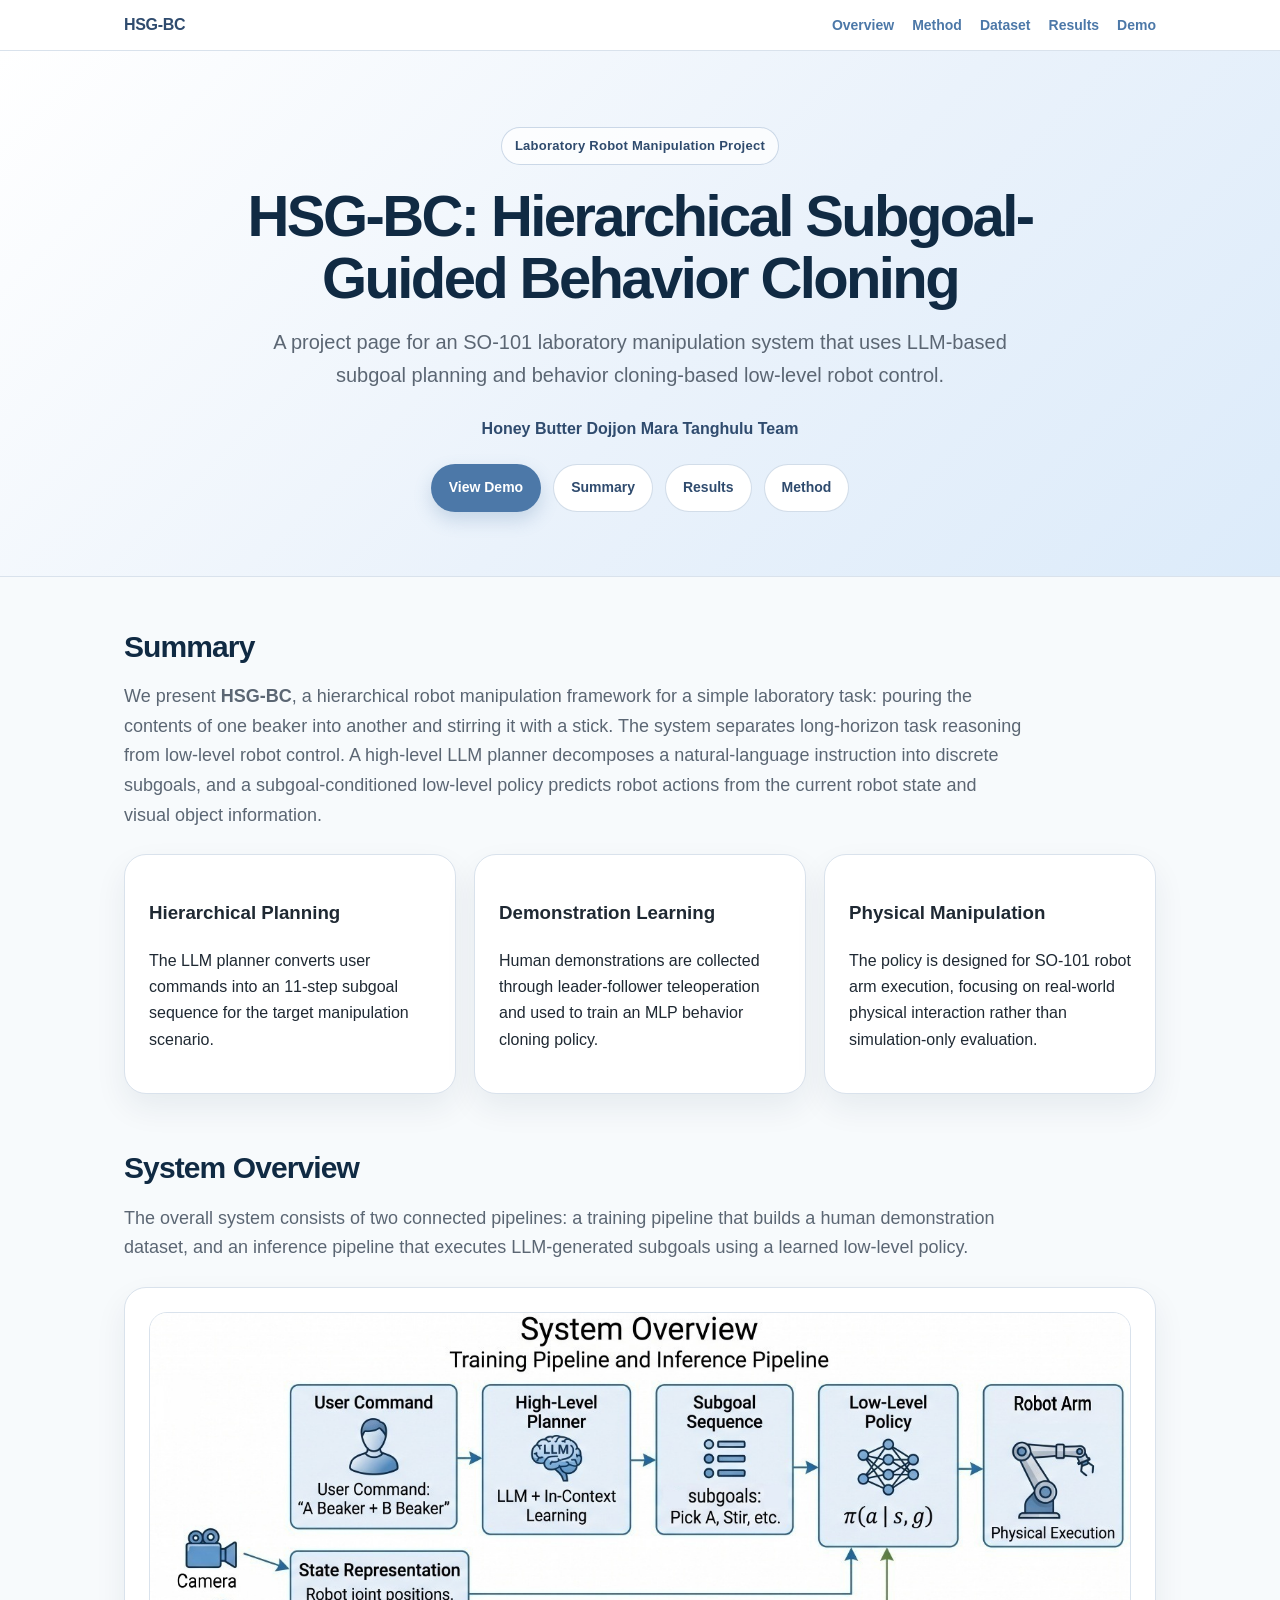
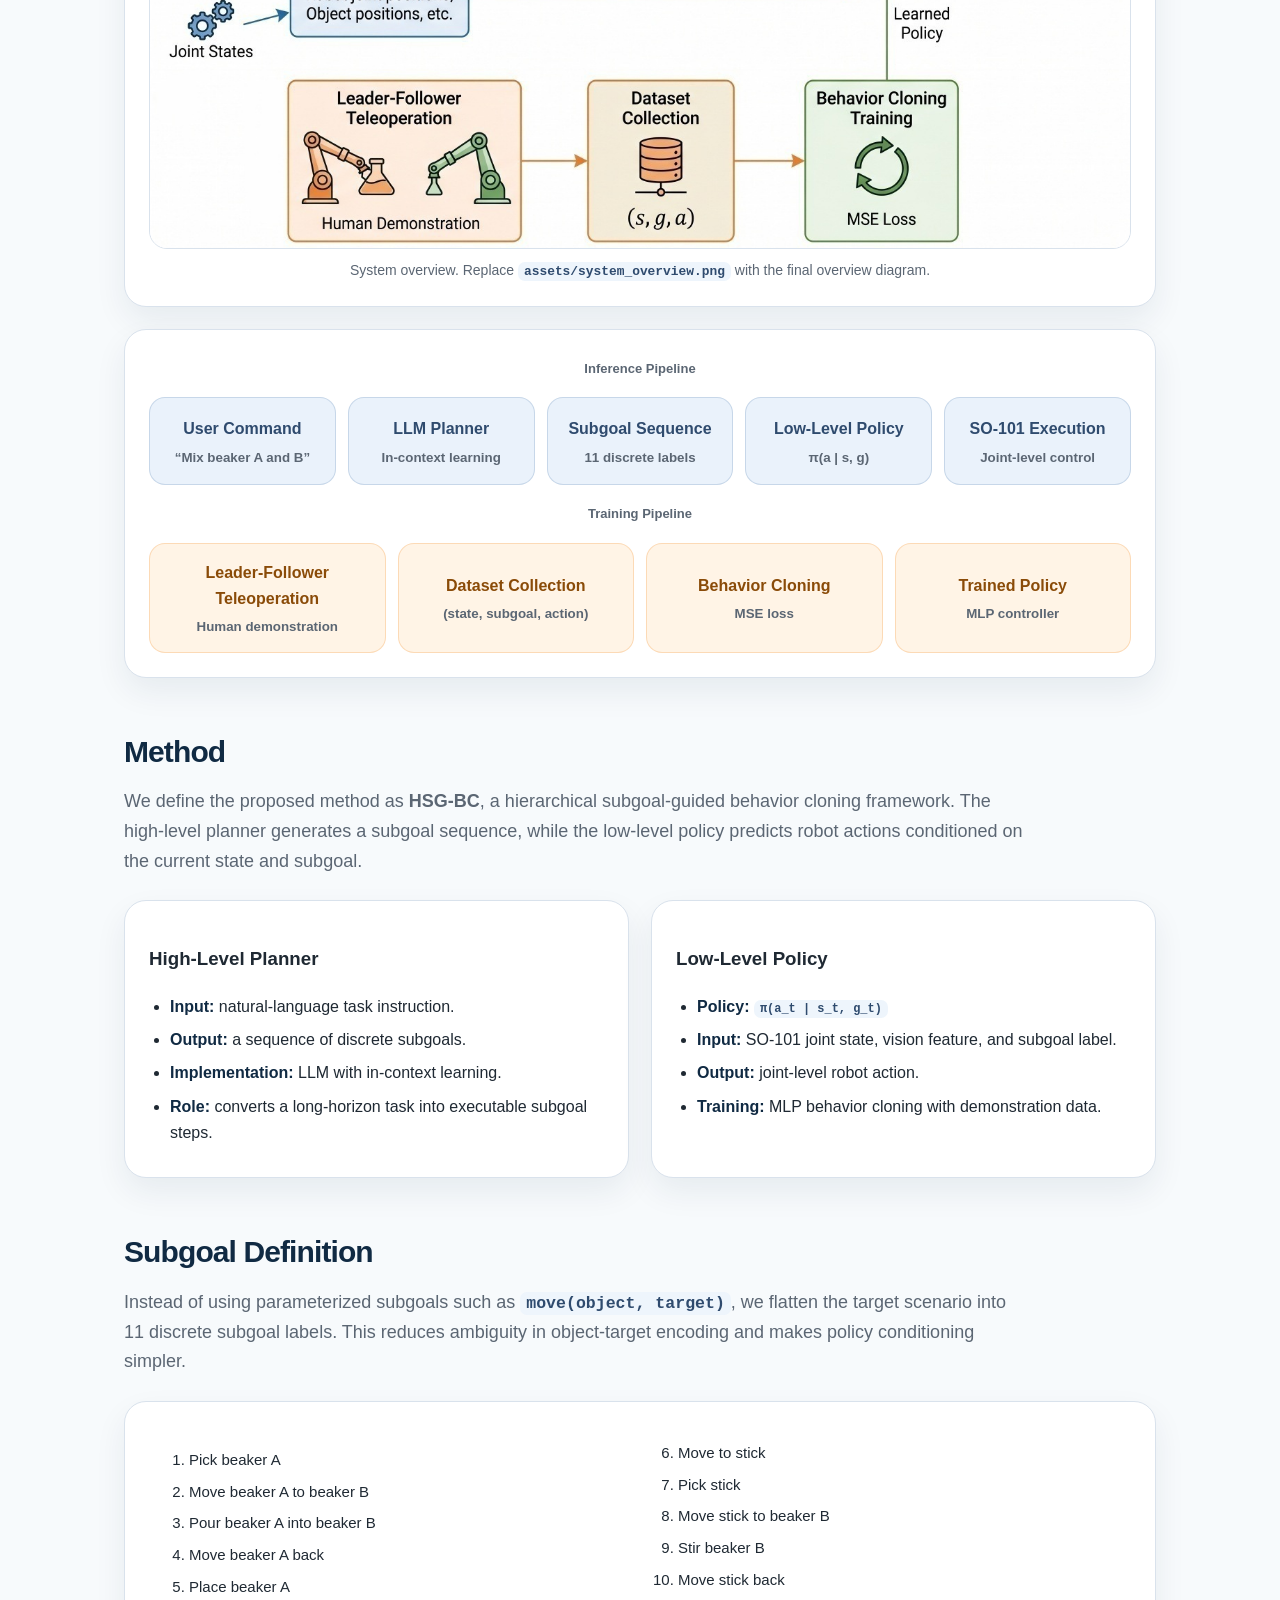
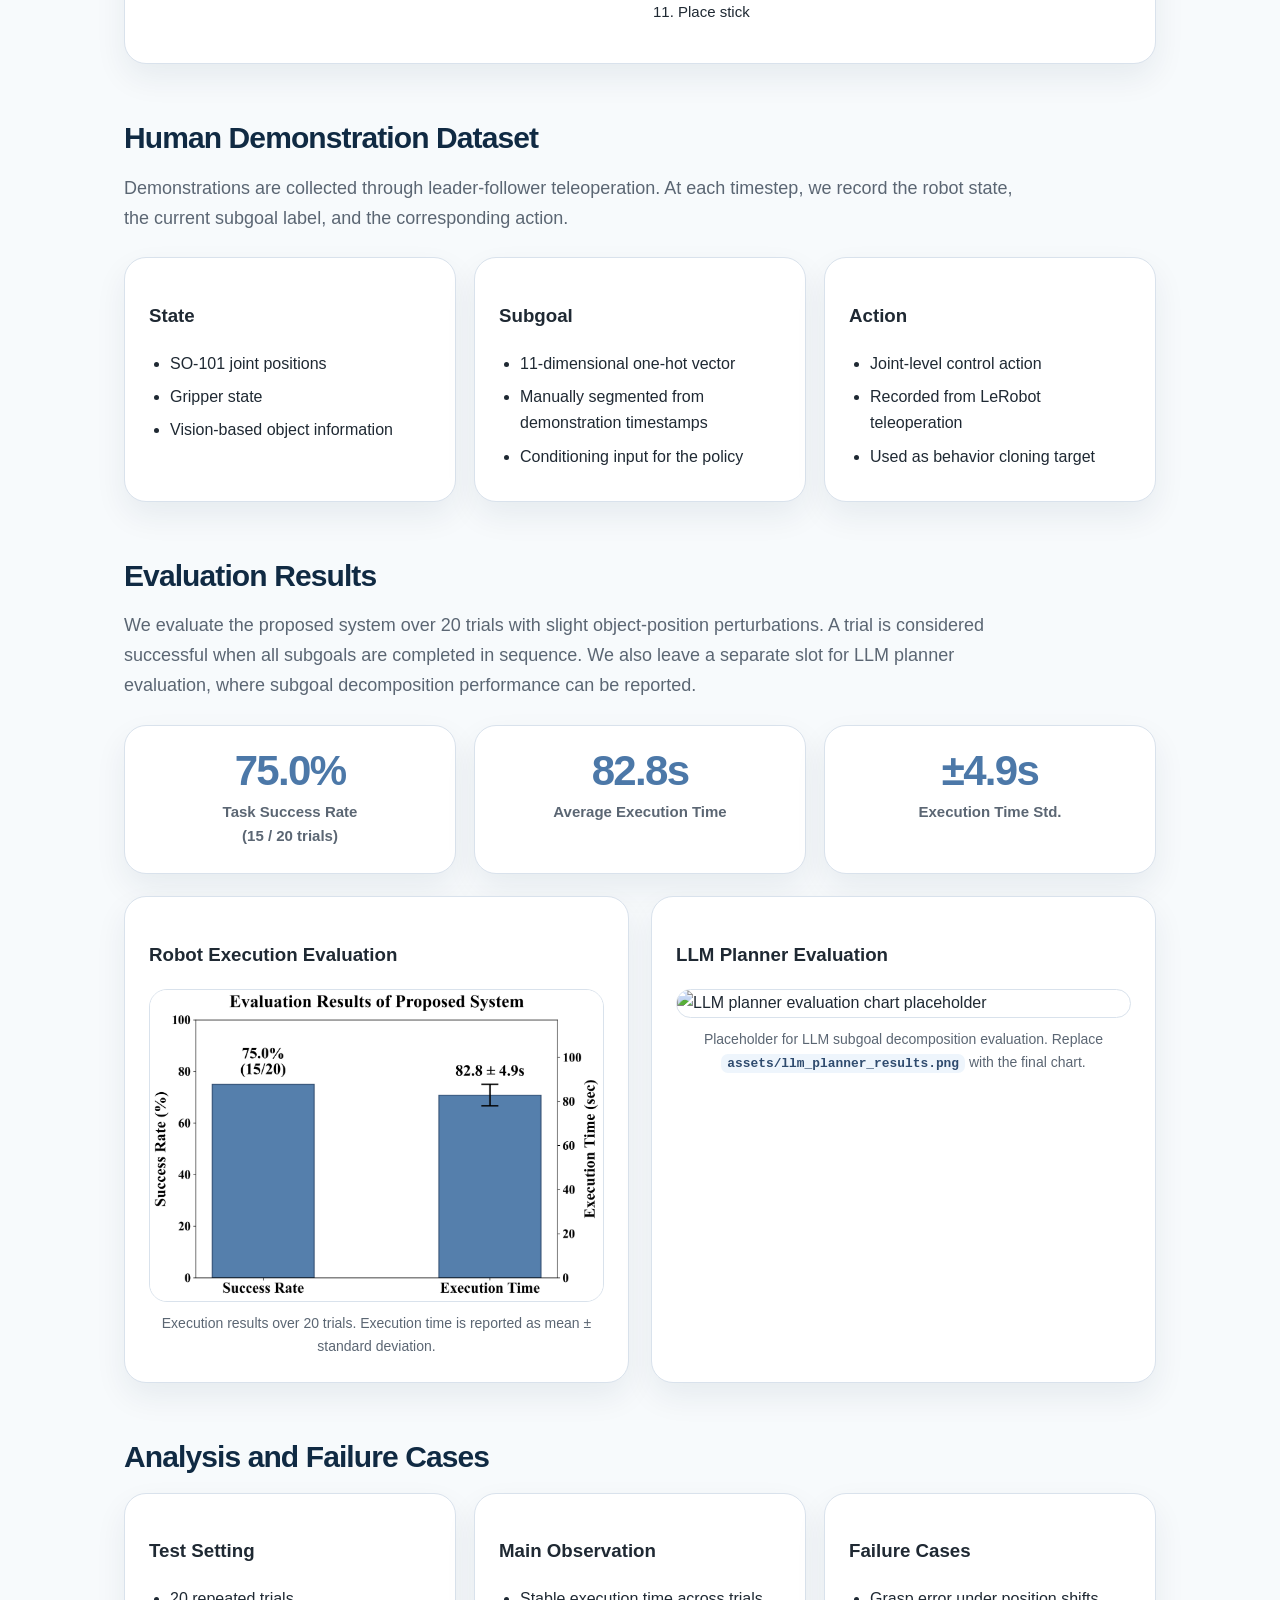
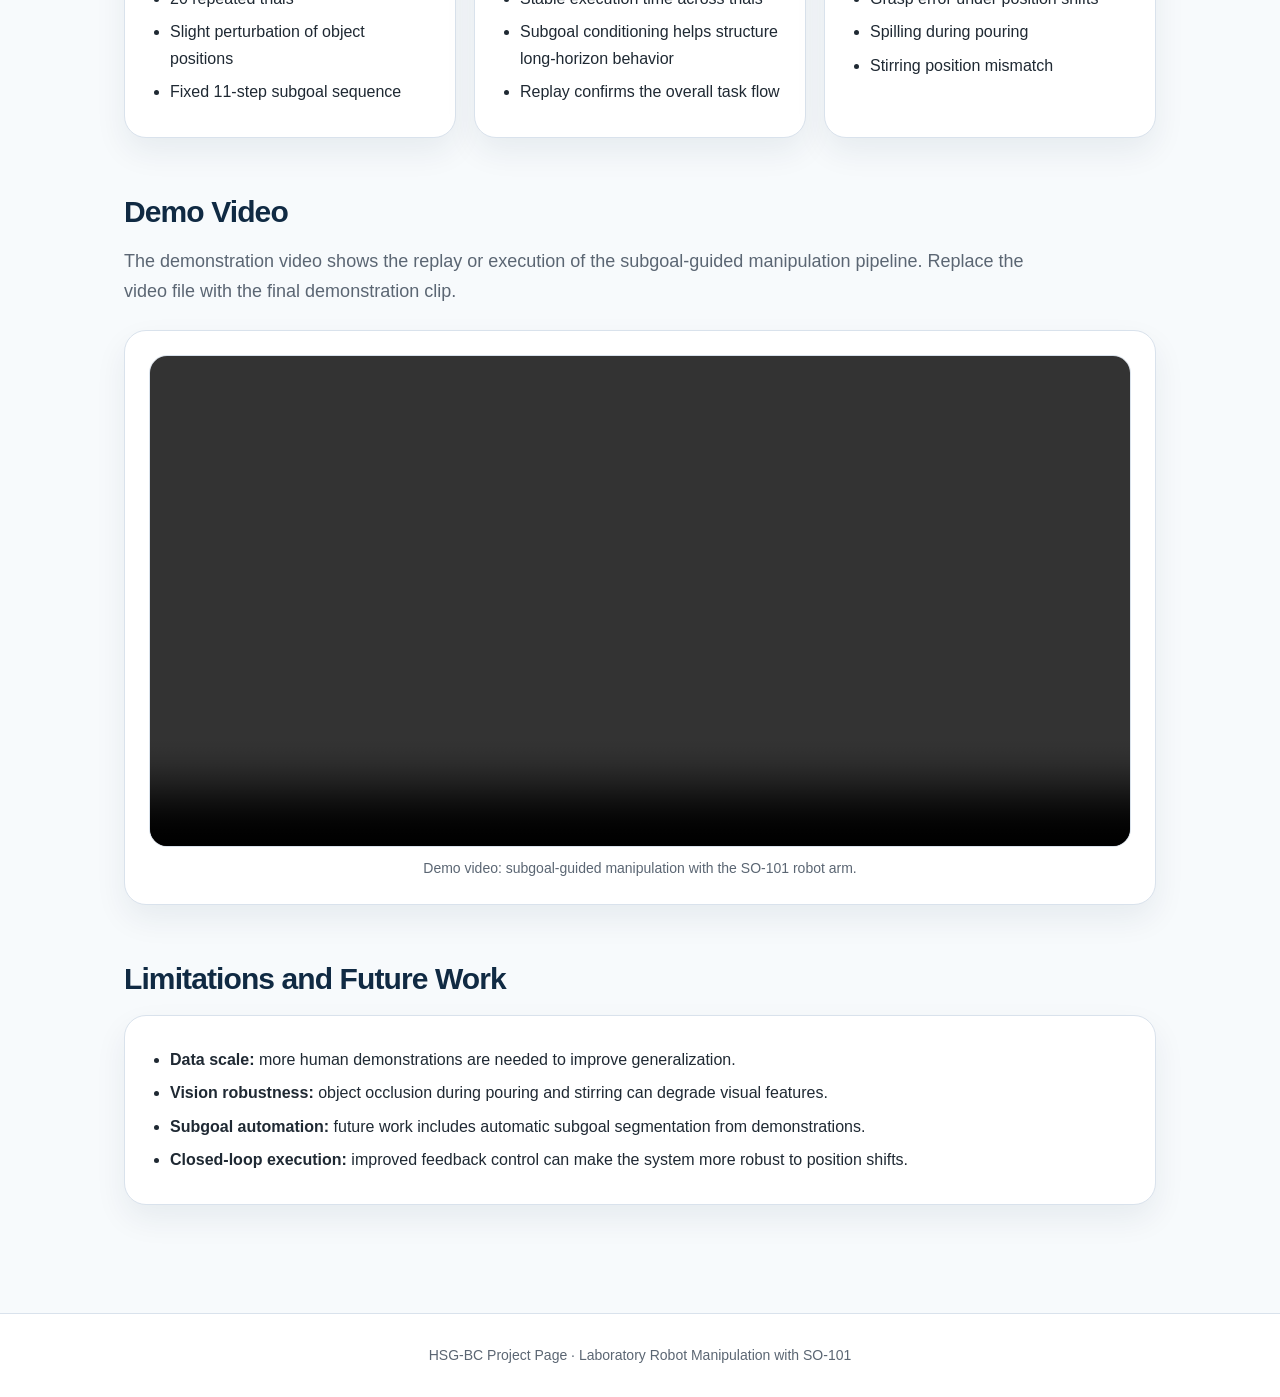
==== index.html @ ca93de50 "Update index.html" ====
<!DOCTYPE html>
<html lang="en">
<head>
  <meta charset="UTF-8" />
  <meta name="viewport" content="width=device-width, initial-scale=1.0" />
  <title>HSG-BC: Hierarchical Subgoal-Guided Behavior Cloning</title>
  <style>
    :root {
      --primary: #4C78A8;
      --primary-dark: #2F4B6E;
      --primary-soft: #EAF2FB;
      --accent: #F28E2B;
      --text: #1F2933;
      --muted: #5B6673;
      --line: #D9E2EC;
      --bg: #F7FAFC;
      --card: #FFFFFF;
    }

    * {
      box-sizing: border-box;
    }

    body {
      margin: 0;
      font-family: -apple-system, BlinkMacSystemFont, "Segoe UI", Roboto, Helvetica, Arial, sans-serif;
      background: var(--bg);
      color: var(--text);
      line-height: 1.65;
    }

    a {
      color: var(--primary);
      text-decoration: none;
    }

    a:hover {
      text-decoration: underline;
    }

    .nav {
      position: sticky;
      top: 0;
      z-index: 50;
      background: rgba(255, 255, 255, 0.92);
      backdrop-filter: blur(10px);
      border-bottom: 1px solid var(--line);
    }

    .nav-inner {
      max-width: 1080px;
      margin: 0 auto;
      padding: 12px 24px;
      display: flex;
      align-items: center;
      justify-content: space-between;
      gap: 16px;
    }

    .brand {
      font-weight: 800;
      color: var(--primary-dark);
      letter-spacing: -0.02em;
    }

    .nav-links {
      display: flex;
      gap: 18px;
      font-size: 14px;
      font-weight: 600;
    }

    .hero {
      background: linear-gradient(135deg, #FFFFFF 0%, #EAF2FB 55%, #DCEBFA 100%);
      border-bottom: 1px solid var(--line);
    }

    .hero-inner {
      max-width: 1080px;
      margin: 0 auto;
      padding: 76px 24px 64px;
      text-align: center;
    }

    .tag {
      display: inline-block;
      padding: 7px 13px;
      border: 1px solid rgba(76, 120, 168, 0.28);
      border-radius: 999px;
      background: rgba(255, 255, 255, 0.72);
      color: var(--primary-dark);
      font-size: 13px;
      font-weight: 800;
      letter-spacing: 0.02em;
      margin-bottom: 20px;
    }

    h1 {
      margin: 0 auto 16px;
      max-width: 960px;
      font-size: clamp(34px, 5vw, 58px);
      line-height: 1.08;
      letter-spacing: -0.045em;
      color: #102A43;
    }

    .subtitle {
      max-width: 760px;
      margin: 0 auto 24px;
      font-size: 20px;
      color: var(--muted);
    }

    .authors {
      font-size: 16px;
      color: var(--primary-dark);
      font-weight: 700;
      margin-bottom: 22px;
    }

    .buttons {
      display: flex;
      justify-content: center;
      flex-wrap: wrap;
      gap: 12px;
      margin-top: 18px;
    }

    .button {
      display: inline-flex;
      align-items: center;
      justify-content: center;
      padding: 11px 17px;
      border-radius: 999px;
      background: var(--primary);
      color: white;
      font-weight: 800;
      font-size: 14px;
      border: 1px solid transparent;
      box-shadow: 0 8px 18px rgba(76, 120, 168, 0.24);
    }

    .button.secondary {
      background: white;
      color: var(--primary-dark);
      border-color: rgba(76, 120, 168, 0.25);
      box-shadow: none;
    }

    .container {
      max-width: 1080px;
      margin: 0 auto;
      padding: 52px 24px;
    }

    section {
      margin-bottom: 56px;
    }

    .section-title {
      margin: 0 0 18px;
      font-size: 30px;
      line-height: 1.18;
      letter-spacing: -0.03em;
      color: #102A43;
    }

    .section-lead {
      margin: 0 0 24px;
      color: var(--muted);
      font-size: 18px;
      max-width: 900px;
    }

    .card {
      background: var(--card);
      border: 1px solid var(--line);
      border-radius: 22px;
      padding: 24px;
      box-shadow: 0 14px 32px rgba(16, 42, 67, 0.07);
    }

    .grid-2 {
      display: grid;
      grid-template-columns: 1fr 1fr;
      gap: 22px;
    }

    .grid-3 {
      display: grid;
      grid-template-columns: repeat(3, 1fr);
      gap: 18px;
    }

    .metric {
      text-align: center;
      padding: 24px 18px;
    }

    .metric-number {
      font-size: 42px;
      line-height: 1;
      color: var(--primary);
      font-weight: 900;
      letter-spacing: -0.04em;
      margin-bottom: 8px;
    }

    .metric-label {
      font-size: 15px;
      color: var(--muted);
      font-weight: 700;
    }

    .figure {
      width: 100%;
      border-radius: 18px;
      border: 1px solid var(--line);
      background: #fff;
      display: block;
    }

    .caption {
      margin-top: 10px;
      font-size: 14px;
      color: var(--muted);
      text-align: center;
    }

    .pipeline {
      display: grid;
      gap: 14px;
    }

    .pipeline-row {
      display: grid;
      grid-template-columns: repeat(5, 1fr);
      gap: 12px;
      align-items: stretch;
    }

    .pipeline-box {
      border: 1px solid rgba(76, 120, 168, 0.22);
      border-radius: 16px;
      padding: 16px 12px;
      background: var(--primary-soft);
      text-align: center;
      font-weight: 800;
      color: var(--primary-dark);
      min-height: 88px;
      display: flex;
      flex-direction: column;
      justify-content: center;
    }

    .pipeline-box small {
      display: block;
      margin-top: 6px;
      color: var(--muted);
      font-weight: 650;
      line-height: 1.3;
    }

    .training-row {
      grid-template-columns: repeat(4, 1fr);
    }

    .training-row .pipeline-box {
      background: #FFF4E6;
      border-color: rgba(242, 142, 43, 0.26);
      color: #8A4B08;
    }

    .arrow-note {
      text-align: center;
      color: var(--muted);
      font-weight: 800;
      font-size: 13px;
      margin: 4px 0;
    }

    ul {
      margin: 0;
      padding-left: 21px;
    }

    li {
      margin: 7px 0;
    }

    .method-list strong {
      color: #102A43;
    }

    code {
      background: #EEF5FC;
      color: var(--primary-dark);
      padding: 2px 6px;
      border-radius: 7px;
      font-size: 0.92em;
      font-weight: 700;
    }

    .subgoal-list {
      columns: 2;
      column-gap: 36px;
      font-size: 15px;
    }

    .video-placeholder {
      height: 360px;
      border-radius: 20px;
      background: linear-gradient(135deg, #DCEBFA, #FFFFFF);
      border: 1px dashed rgba(76, 120, 168, 0.55);
      display: flex;
      align-items: center;
      justify-content: center;
      color: var(--primary-dark);
      font-weight: 900;
      text-align: center;
      padding: 20px;
    }

    footer {
      border-top: 1px solid var(--line);
      padding: 30px 24px;
      color: var(--muted);
      text-align: center;
      font-size: 14px;
      background: white;
    }

    @media (max-width: 820px) {
      .nav-links {
        display: none;
      }

      .grid-2,
      .grid-3,
      .pipeline-row,
      .training-row {
        grid-template-columns: 1fr;
      }

      .subgoal-list {
        columns: 1;
      }

      .hero-inner {
        padding-top: 54px;
      }
    }
  </style>
</head>
<body>
  <nav class="nav">
    <div class="nav-inner">
      <div class="brand">HSG-BC</div>
      <div class="nav-links">
        <a href="#overview">Overview</a>
        <a href="#method">Method</a>
        <a href="#dataset">Dataset</a>
        <a href="#results">Results</a>
        <a href="#demo">Demo</a>
      </div>
    </div>
  </nav>

  <header class="hero">
    <div class="hero-inner">
      <div class="tag">Laboratory Robot Manipulation Project</div>
      <h1>HSG-BC: Hierarchical Subgoal-Guided Behavior Cloning</h1>
      <p class="subtitle">
        A project page for an SO-101 laboratory manipulation system that uses LLM-based
        subgoal planning and behavior cloning-based low-level robot control.
      </p>
      <div class="authors">Honey Butter Dojjon Mara Tanghulu Team</div>
      <div class="buttons">
        <a class="button" href="#demo">View Demo</a>
        <a class="button secondary" href="#summary">Summary</a>
        <a class="button secondary" href="#results">Results</a>
        <a class="button secondary" href="#method">Method</a>
      </div>
    </div>
  </header>

  <main class="container">
    <section id="summary">
      <h2 class="section-title">Summary</h2>
      <p class="section-lead">
        We present <strong>HSG-BC</strong>, a hierarchical robot manipulation framework for a simple laboratory task: pouring the contents of one beaker into another and stirring it with a stick. The system separates long-horizon task reasoning from low-level robot control. A high-level LLM planner decomposes a natural-language instruction into discrete subgoals, and a subgoal-conditioned low-level policy predicts robot actions from the current robot state and visual object information.
      </p>
      <div class="grid-3">
        <div class="card">
          <h3>Hierarchical Planning</h3>
          <p>The LLM planner converts user commands into an 11-step subgoal sequence for the target manipulation scenario.</p>
        </div>
        <div class="card">
          <h3>Demonstration Learning</h3>
          <p>Human demonstrations are collected through leader-follower teleoperation and used to train an MLP behavior cloning policy.</p>
        </div>
        <div class="card">
          <h3>Physical Manipulation</h3>
          <p>The policy is designed for SO-101 robot arm execution, focusing on real-world physical interaction rather than simulation-only evaluation.</p>
        </div>
      </div>
    </section>

    <section id="overview">
      <h2 class="section-title">System Overview</h2>
      <p class="section-lead">
        The overall system consists of two connected pipelines: a training pipeline that builds a human demonstration dataset, and an inference pipeline that executes LLM-generated subgoals using a learned low-level policy.
      </p>

      <div class="card" style="margin-bottom: 22px;">
        <img class="figure" src="assets/figure1.jpeg" alt="System overview diagram placeholder" />
        <div class="caption">System overview. Replace <code>assets/system_overview.png</code> with the final overview diagram.</div>
      </div>

      <div class="card pipeline">
        <div class="arrow-note">Inference Pipeline</div>
        <div class="pipeline-row">
          <div class="pipeline-box">User Command<small>“Mix beaker A and B”</small></div>
          <div class="pipeline-box">LLM Planner<small>In-context learning</small></div>
          <div class="pipeline-box">Subgoal Sequence<small>11 discrete labels</small></div>
          <div class="pipeline-box">Low-Level Policy<small>π(a | s, g)</small></div>
          <div class="pipeline-box">SO-101 Execution<small>Joint-level control</small></div>
        </div>
        <div class="arrow-note">Training Pipeline</div>
        <div class="pipeline-row training-row">
          <div class="pipeline-box">Leader-Follower Teleoperation<small>Human demonstration</small></div>
          <div class="pipeline-box">Dataset Collection<small>(state, subgoal, action)</small></div>
          <div class="pipeline-box">Behavior Cloning<small>MSE loss</small></div>
          <div class="pipeline-box">Trained Policy<small>MLP controller</small></div>
        </div>
      </div>
    </section>

    <section id="method">
      <h2 class="section-title">Method</h2>
      <p class="section-lead">
        We define the proposed method as <strong>HSG-BC</strong>, a hierarchical subgoal-guided behavior cloning framework. The high-level planner generates a subgoal sequence, while the low-level policy predicts robot actions conditioned on the current state and subgoal.
      </p>

      <div class="grid-2">
        <div class="card">
          <h3>High-Level Planner</h3>
          <ul class="method-list">
            <li><strong>Input:</strong> natural-language task instruction.</li>
            <li><strong>Output:</strong> a sequence of discrete subgoals.</li>
            <li><strong>Implementation:</strong> LLM with in-context learning.</li>
            <li><strong>Role:</strong> converts a long-horizon task into executable subgoal steps.</li>
          </ul>
        </div>
        <div class="card">
          <h3>Low-Level Policy</h3>
          <ul class="method-list">
            <li><strong>Policy:</strong> <code>π(a_t | s_t, g_t)</code></li>
            <li><strong>Input:</strong> SO-101 joint state, vision feature, and subgoal label.</li>
            <li><strong>Output:</strong> joint-level robot action.</li>
            <li><strong>Training:</strong> MLP behavior cloning with demonstration data.</li>
          </ul>
        </div>
      </div>
    </section>

    <section id="subgoals">
      <h2 class="section-title">Subgoal Definition</h2>
      <p class="section-lead">
        Instead of using parameterized subgoals such as <code>move(object, target)</code>, we flatten the target scenario into 11 discrete subgoal labels. This reduces ambiguity in object-target encoding and makes policy conditioning simpler.
      </p>
      <div class="card">
        <ol class="subgoal-list">
          <li>Pick beaker A</li>
          <li>Move beaker A to beaker B</li>
          <li>Pour beaker A into beaker B</li>
          <li>Move beaker A back</li>
          <li>Place beaker A</li>
          <li>Move to stick</li>
          <li>Pick stick</li>
          <li>Move stick to beaker B</li>
          <li>Stir beaker B</li>
          <li>Move stick back</li>
          <li>Place stick</li>
        </ol>
      </div>
    </section>

    <section id="dataset">
      <h2 class="section-title">Human Demonstration Dataset</h2>
      <p class="section-lead">
        Demonstrations are collected through leader-follower teleoperation. At each timestep, we record the robot state, the current subgoal label, and the corresponding action.
      </p>
      <div class="grid-3">
        <div class="card">
          <h3>State</h3>
          <ul>
            <li>SO-101 joint positions</li>
            <li>Gripper state</li>
            <li>Vision-based object information</li>
          </ul>
        </div>
        <div class="card">
          <h3>Subgoal</h3>
          <ul>
            <li>11-dimensional one-hot vector</li>
            <li>Manually segmented from demonstration timestamps</li>
            <li>Conditioning input for the policy</li>
          </ul>
        </div>
        <div class="card">
          <h3>Action</h3>
          <ul>
            <li>Joint-level control action</li>
            <li>Recorded from LeRobot teleoperation</li>
            <li>Used as behavior cloning target</li>
          </ul>
        </div>
      </div>
    </section>

    <section id="results">
      <h2 class="section-title">Evaluation Results</h2>
      <p class="section-lead">
        We evaluate the proposed system over 20 trials with slight object-position perturbations. A trial is considered successful when all subgoals are completed in sequence. We also leave a separate slot for LLM planner evaluation, where subgoal decomposition performance can be reported.
      </p>

      <div class="grid-3">
        <div class="card metric">
          <div class="metric-number">75.0%</div>
          <div class="metric-label">Task Success Rate<br />(15 / 20 trials)</div>
        </div>
        <div class="card metric">
          <div class="metric-number">82.8s</div>
          <div class="metric-label">Average Execution Time</div>
        </div>
        <div class="card metric">
          <div class="metric-number">±4.9s</div>
          <div class="metric-label">Execution Time Std.</div>
        </div>
      </div>

      <div class="grid-2" style="margin-top: 22px;">
        <div class="card">
          <h3>Robot Execution Evaluation</h3>
          <img class="figure" src="assets/evaluation_results.png" alt="Robot execution evaluation chart" />
          <div class="caption">Execution results over 20 trials. Execution time is reported as mean ± standard deviation.</div>
        </div>
        <div class="card">
          <h3>LLM Planner Evaluation</h3>
          <img class="figure" src="assets/llm_planner_results.png" alt="LLM planner evaluation chart placeholder" />
          <div class="caption">Placeholder for LLM subgoal decomposition evaluation. Replace <code>assets/llm_planner_results.png</code> with the final chart.</div>
        </div>
      </div>
    </section>

    <section id="analysis">
      <h2 class="section-title">Analysis and Failure Cases</h2>
      <div class="grid-3">
        <div class="card">
          <h3>Test Setting</h3>
          <ul>
            <li>20 repeated trials</li>
            <li>Slight perturbation of object positions</li>
            <li>Fixed 11-step subgoal sequence</li>
          </ul>
        </div>
        <div class="card">
          <h3>Main Observation</h3>
          <ul>
            <li>Stable execution time across trials</li>
            <li>Subgoal conditioning helps structure long-horizon behavior</li>
            <li>Replay confirms the overall task flow</li>
          </ul>
        </div>
        <div class="card">
          <h3>Failure Cases</h3>
          <ul>
            <li>Grasp error under position shifts</li>
            <li>Spilling during pouring</li>
            <li>Stirring position mismatch</li>
          </ul>
        </div>
      </div>
    </section>

    <section id="demo">
      <h2 class="section-title">Demo Video</h2>
      <p class="section-lead">
        The demonstration video shows the replay or execution of the subgoal-guided manipulation pipeline. Replace the video file with the final demonstration clip.
      </p>
      <div class="card">        
        <video class="figure" autoplay loop muted playsinline controls>
          <source src="assets/viedo1.mp4" type="video/mp4" />
          Your browser does not support the video tag.
        </video>
        <div class="caption">Demo video: subgoal-guided manipulation with the SO-101 robot arm.</div>
      </div>
    </section>

    <section id="future">
      <h2 class="section-title">Limitations and Future Work</h2>
      <div class="card">
        <ul>
          <li><strong>Data scale:</strong> more human demonstrations are needed to improve generalization.</li>
          <li><strong>Vision robustness:</strong> object occlusion during pouring and stirring can degrade visual features.</li>
          <li><strong>Subgoal automation:</strong> future work includes automatic subgoal segmentation from demonstrations.</li>
          <li><strong>Closed-loop execution:</strong> improved feedback control can make the system more robust to position shifts.</li>
        </ul>
      </div>
    </section>
  </main>

  <footer>
    HSG-BC Project Page · Laboratory Robot Manipulation with SO-101
  </footer>
</body>
</html>
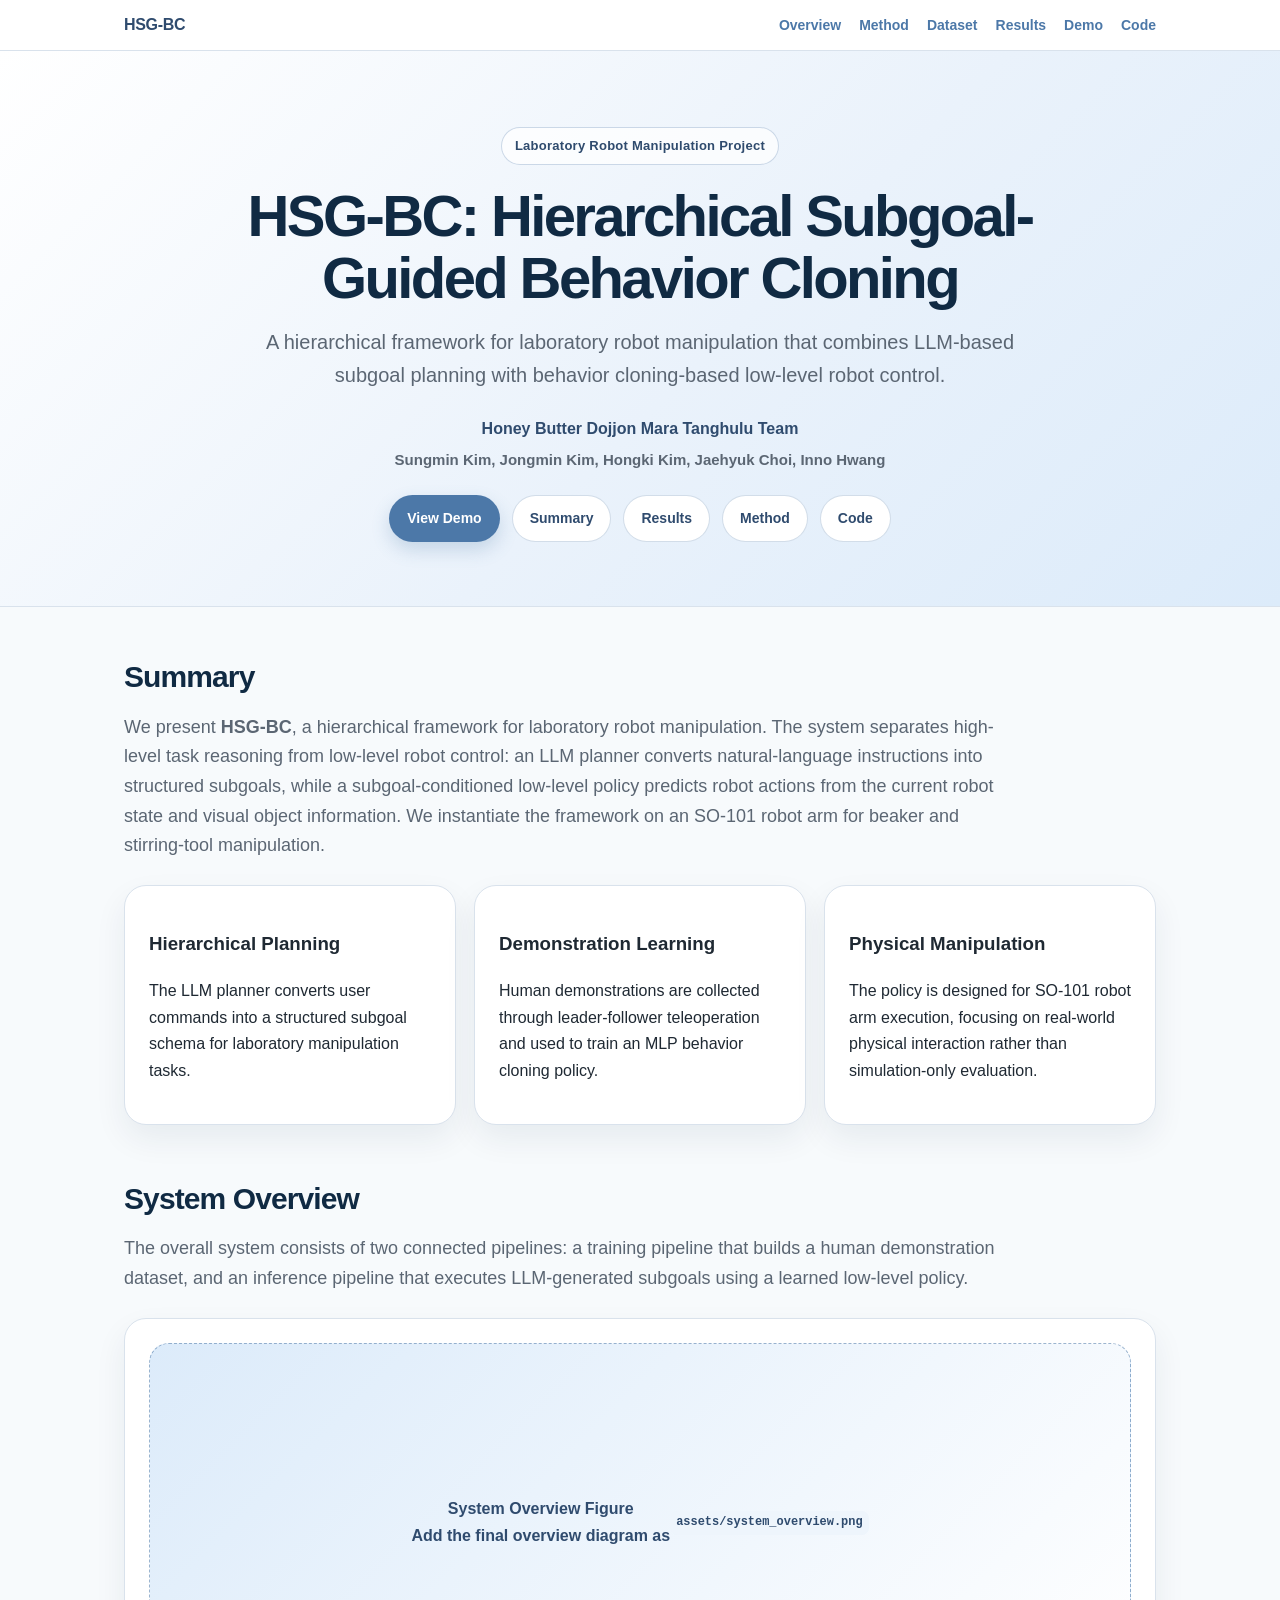
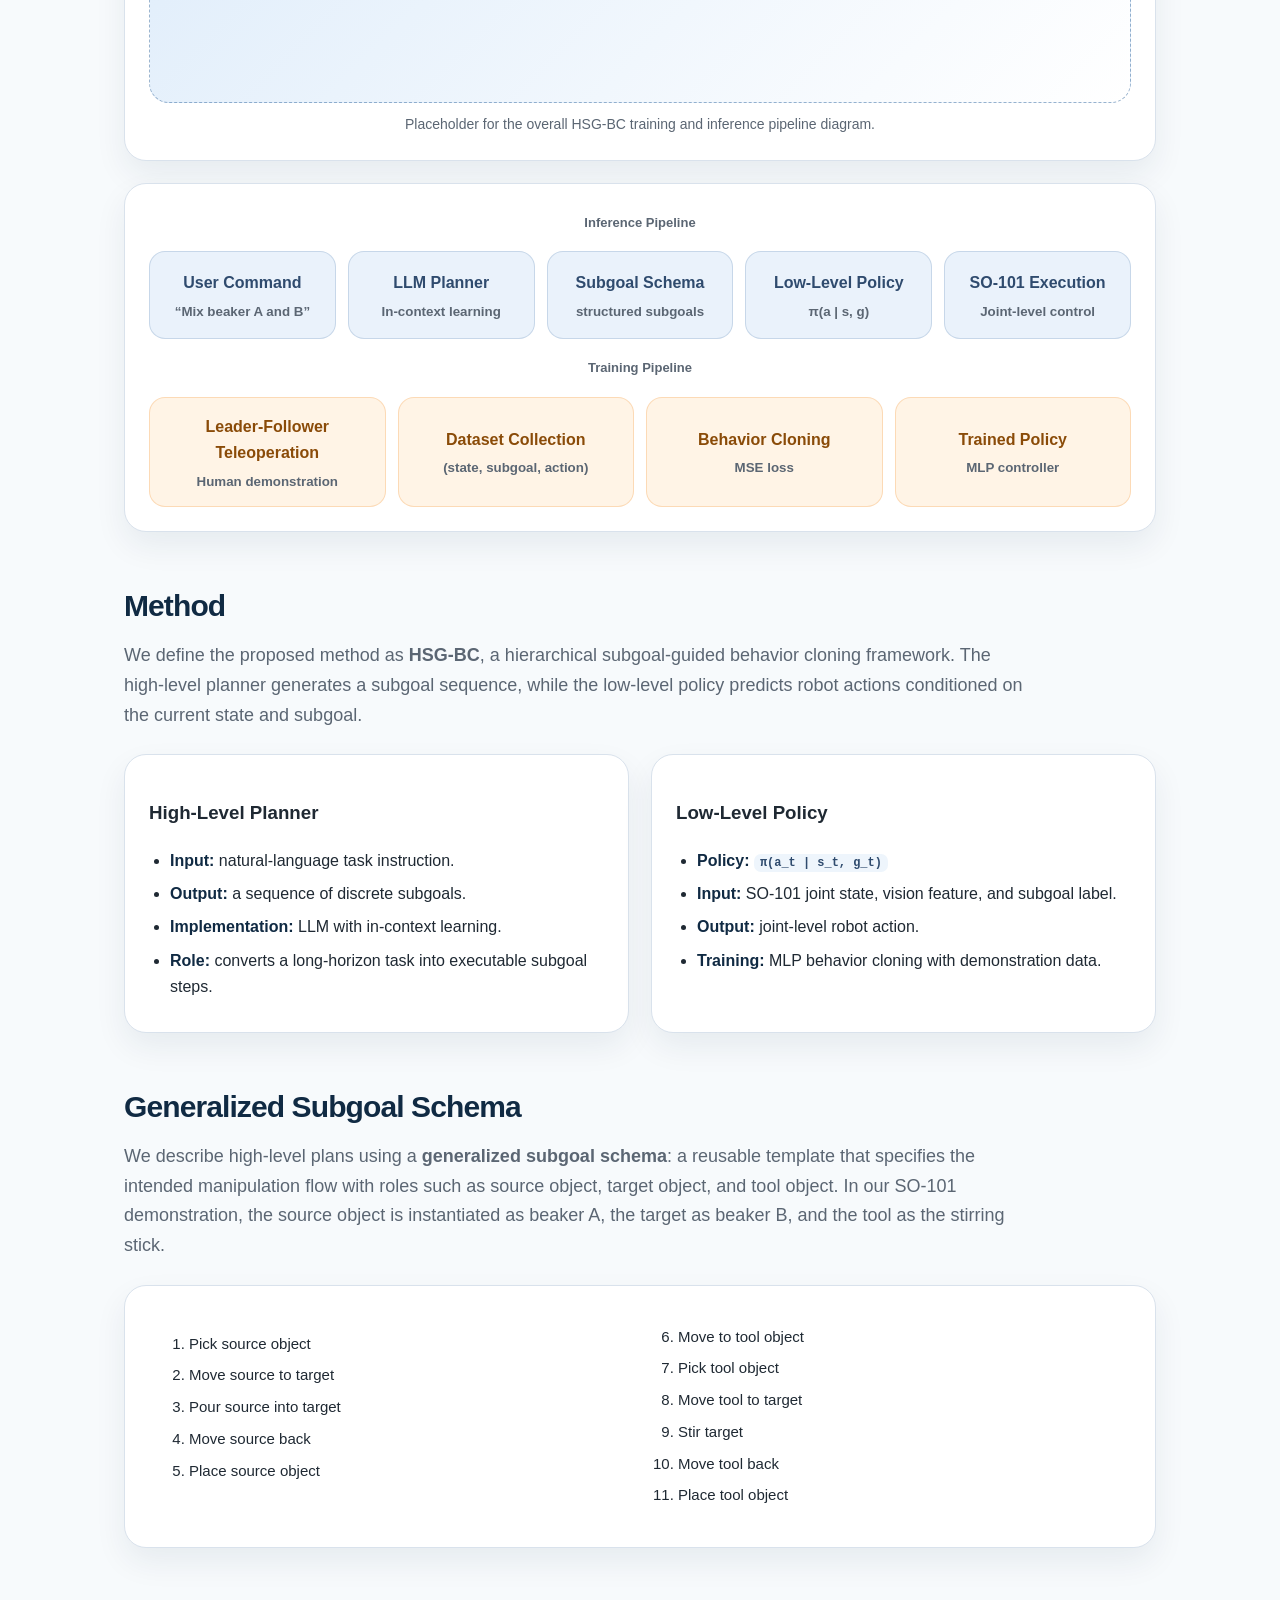
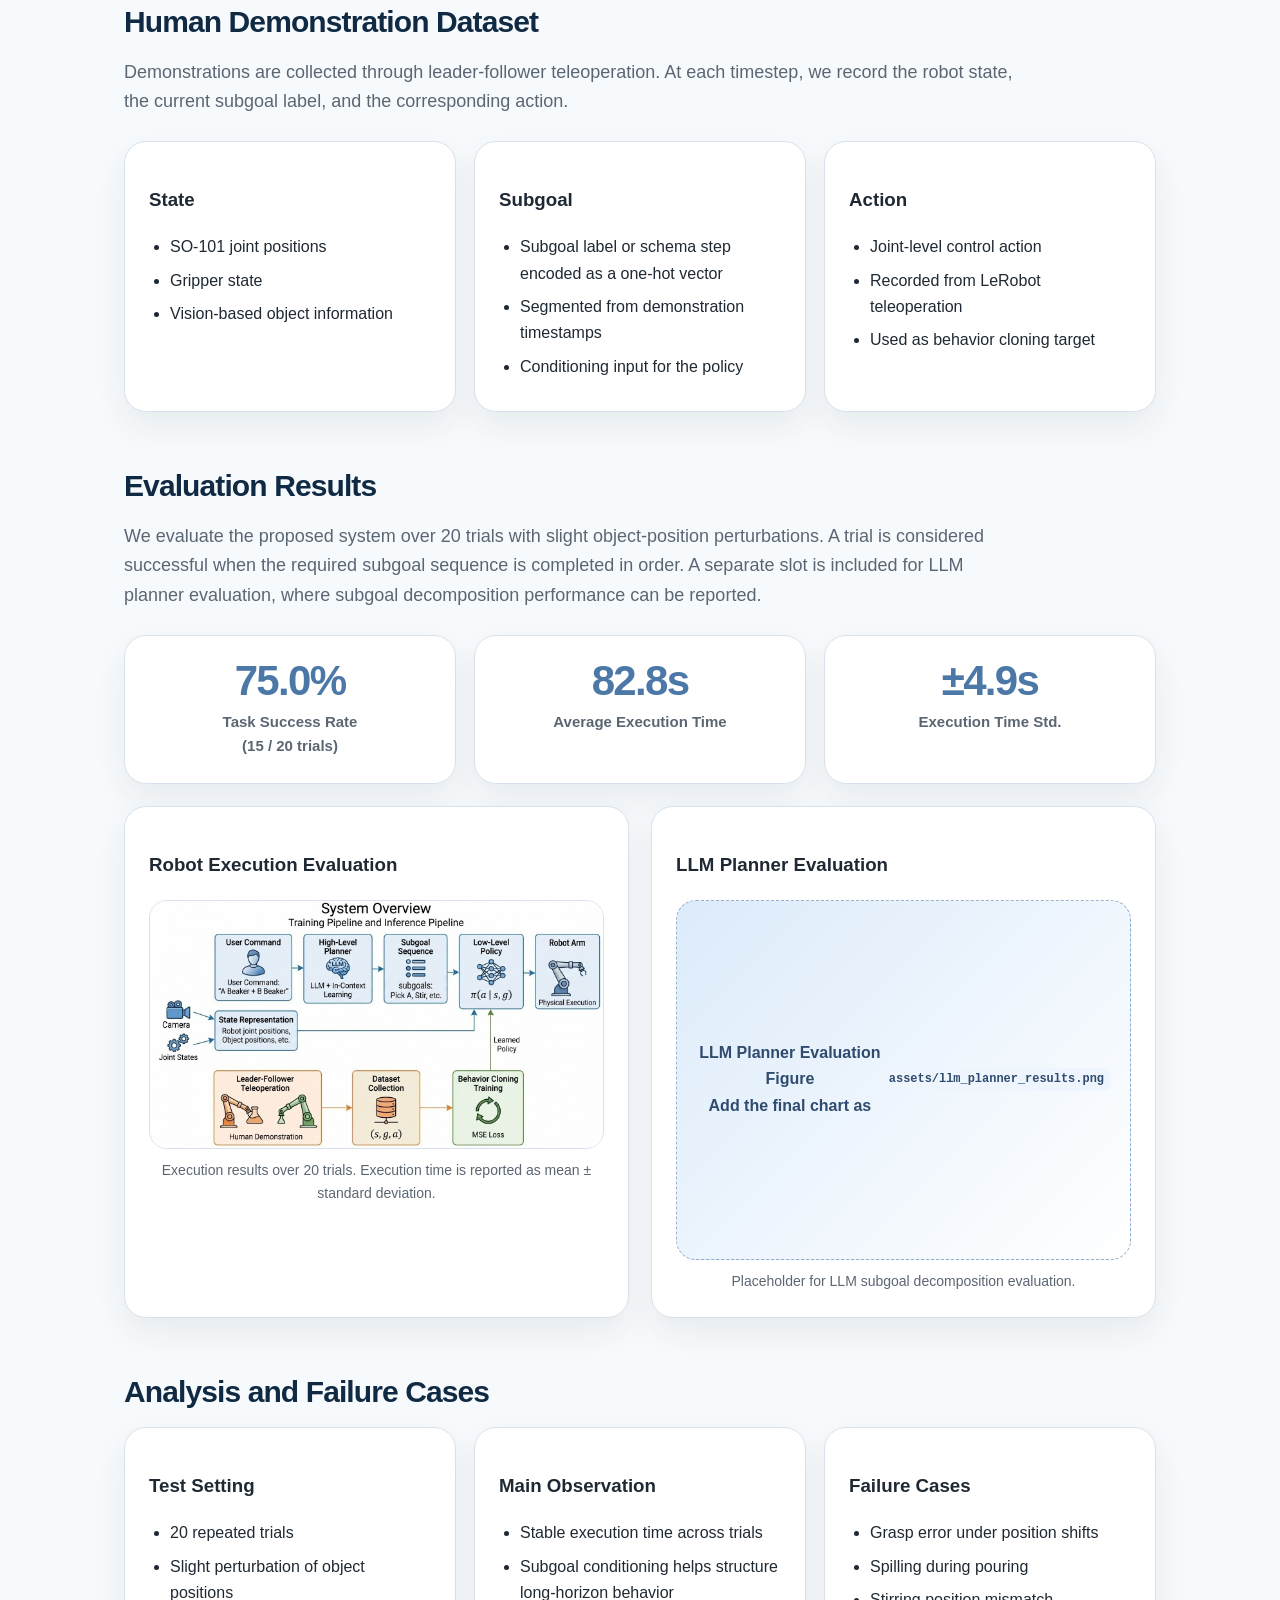
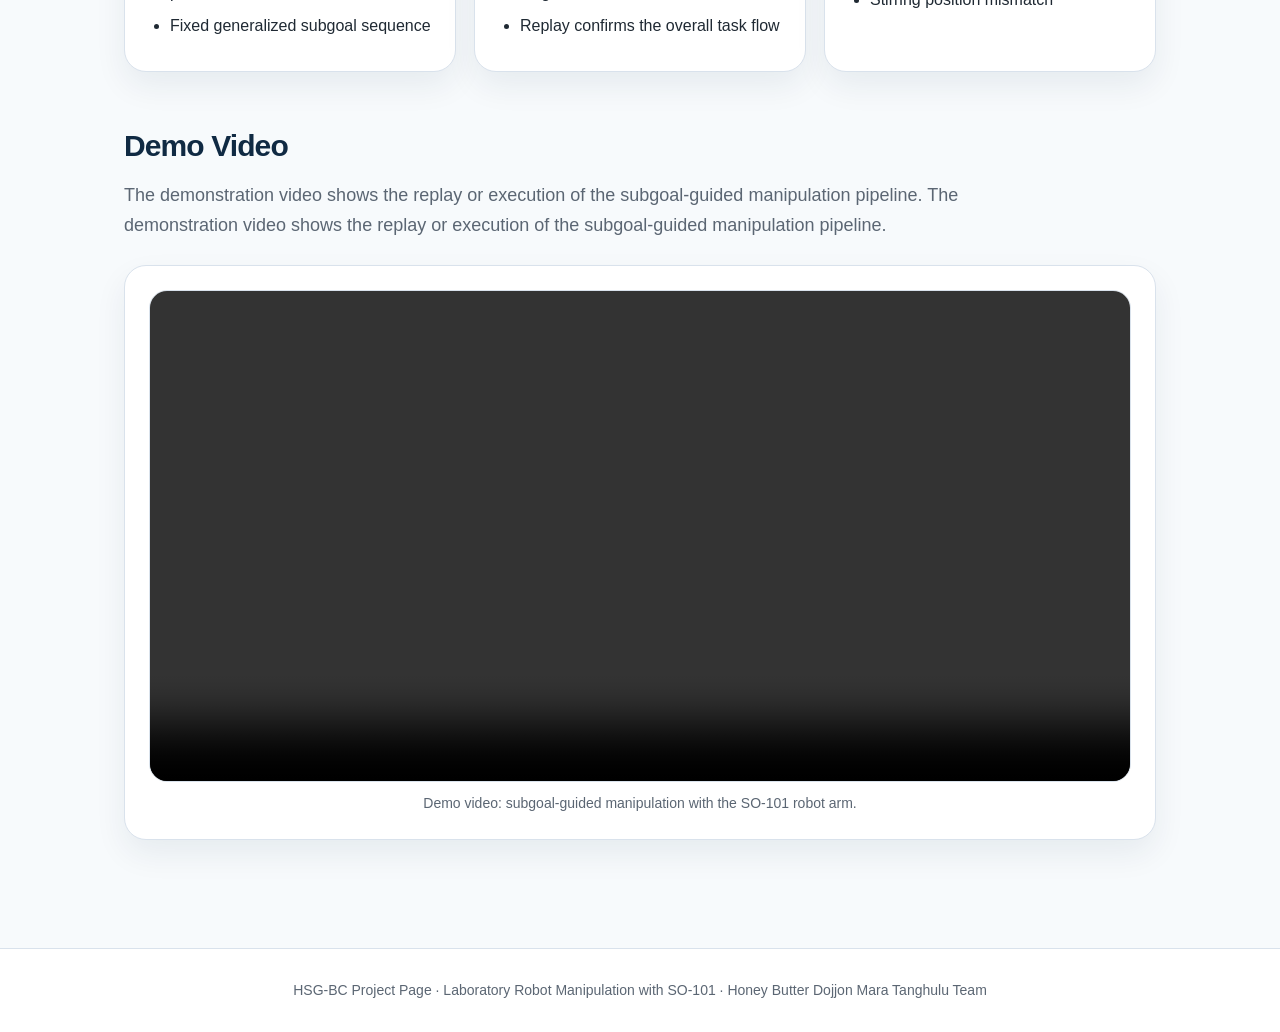
==== commit b64ef5c0: "Update index.html" ====
--- a/index.html
+++ b/index.html
@@ -114,7 +114,14 @@
     .authors {
       font-size: 16px;
       color: var(--primary-dark);
-      font-weight: 700;
+      font-weight: 800;
+      margin-bottom: 6px;
+    }
+
+    .team-members {
+      font-size: 15px;
+      color: var(--muted);
+      font-weight: 650;
       margin-bottom: 22px;
     }
 
@@ -362,6 +369,7 @@
         <a href="#dataset">Dataset</a>
         <a href="#results">Results</a>
         <a href="#demo">Demo</a>
+        <a href="https://github.com/ssu-hongki/hsg-bc.github.io" target="_blank" rel="noopener">Code</a>
       </div>
     </div>
   </nav>
@@ -371,15 +379,17 @@
       <div class="tag">Laboratory Robot Manipulation Project</div>
       <h1>HSG-BC: Hierarchical Subgoal-Guided Behavior Cloning</h1>
       <p class="subtitle">
-        A project page for an SO-101 laboratory manipulation system that uses LLM-based
-        subgoal planning and behavior cloning-based low-level robot control.
+        A hierarchical framework for laboratory robot manipulation that combines LLM-based
+        subgoal planning with behavior cloning-based low-level robot control.
       </p>
       <div class="authors">Honey Butter Dojjon Mara Tanghulu Team</div>
+      <div class="team-members">Sungmin Kim, Jongmin Kim, Hongki Kim, Jaehyuk Choi, Inno Hwang</div>
       <div class="buttons">
         <a class="button" href="#demo">View Demo</a>
         <a class="button secondary" href="#summary">Summary</a>
         <a class="button secondary" href="#results">Results</a>
         <a class="button secondary" href="#method">Method</a>
+        <a class="button secondary" href="https://github.com/ssu-hongki/hsg-bc.github.io" target="_blank" rel="noopener">Code</a>
       </div>
     </div>
   </header>
@@ -388,12 +398,12 @@
     <section id="summary">
       <h2 class="section-title">Summary</h2>
       <p class="section-lead">
-        We present <strong>HSG-BC</strong>, a hierarchical robot manipulation framework for a simple laboratory task: pouring the contents of one beaker into another and stirring it with a stick. The system separates long-horizon task reasoning from low-level robot control. A high-level LLM planner decomposes a natural-language instruction into discrete subgoals, and a subgoal-conditioned low-level policy predicts robot actions from the current robot state and visual object information.
+        We present <strong>HSG-BC</strong>, a hierarchical framework for laboratory robot manipulation. The system separates high-level task reasoning from low-level robot control: an LLM planner converts natural-language instructions into structured subgoals, while a subgoal-conditioned low-level policy predicts robot actions from the current robot state and visual object information. We instantiate the framework on an SO-101 robot arm for beaker and stirring-tool manipulation.
       </p>
       <div class="grid-3">
         <div class="card">
           <h3>Hierarchical Planning</h3>
-          <p>The LLM planner converts user commands into an 11-step subgoal sequence for the target manipulation scenario.</p>
+          <p>The LLM planner converts user commands into a structured subgoal schema for laboratory manipulation tasks.</p>
         </div>
         <div class="card">
           <h3>Demonstration Learning</h3>
@@ -413,8 +423,11 @@
       </p>
 
       <div class="card" style="margin-bottom: 22px;">
-        <img class="figure" src="assets/figure1.jpeg" alt="System overview diagram placeholder" />
-        <div class="caption">System overview. Replace <code>assets/system_overview.png</code> with the final overview diagram.</div>
+        <div class="video-placeholder">
+          System Overview Figure<br />
+          Add the final overview diagram as <code>assets/system_overview.png</code>
+        </div>
+        <div class="caption">Placeholder for the overall HSG-BC training and inference pipeline diagram.</div>
       </div>
 
       <div class="card pipeline">
@@ -422,7 +435,7 @@
         <div class="pipeline-row">
           <div class="pipeline-box">User Command<small>“Mix beaker A and B”</small></div>
           <div class="pipeline-box">LLM Planner<small>In-context learning</small></div>
-          <div class="pipeline-box">Subgoal Sequence<small>11 discrete labels</small></div>
+          <div class="pipeline-box">Subgoal Schema<small>structured subgoals</small></div>
           <div class="pipeline-box">Low-Level Policy<small>π(a | s, g)</small></div>
           <div class="pipeline-box">SO-101 Execution<small>Joint-level control</small></div>
         </div>
@@ -465,23 +478,23 @@
     </section>
 
     <section id="subgoals">
-      <h2 class="section-title">Subgoal Definition</h2>
+      <h2 class="section-title">Generalized Subgoal Schema</h2>
       <p class="section-lead">
-        Instead of using parameterized subgoals such as <code>move(object, target)</code>, we flatten the target scenario into 11 discrete subgoal labels. This reduces ambiguity in object-target encoding and makes policy conditioning simpler.
+        We describe high-level plans using a <strong>generalized subgoal schema</strong>: a reusable template that specifies the intended manipulation flow with roles such as source object, target object, and tool object. In our SO-101 demonstration, the source object is instantiated as beaker A, the target as beaker B, and the tool as the stirring stick.
       </p>
       <div class="card">
         <ol class="subgoal-list">
-          <li>Pick beaker A</li>
-          <li>Move beaker A to beaker B</li>
-          <li>Pour beaker A into beaker B</li>
-          <li>Move beaker A back</li>
-          <li>Place beaker A</li>
-          <li>Move to stick</li>
-          <li>Pick stick</li>
-          <li>Move stick to beaker B</li>
-          <li>Stir beaker B</li>
-          <li>Move stick back</li>
-          <li>Place stick</li>
+          <li>Pick source object</li>
+          <li>Move source to target</li>
+          <li>Pour source into target</li>
+          <li>Move source back</li>
+          <li>Place source object</li>
+          <li>Move to tool object</li>
+          <li>Pick tool object</li>
+          <li>Move tool to target</li>
+          <li>Stir target</li>
+          <li>Move tool back</li>
+          <li>Place tool object</li>
         </ol>
       </div>
     </section>
@@ -503,8 +516,8 @@
         <div class="card">
           <h3>Subgoal</h3>
           <ul>
-            <li>11-dimensional one-hot vector</li>
-            <li>Manually segmented from demonstration timestamps</li>
+            <li>Subgoal label or schema step encoded as a one-hot vector</li>
+            <li>Segmented from demonstration timestamps</li>
             <li>Conditioning input for the policy</li>
           </ul>
         </div>
@@ -522,7 +535,7 @@
     <section id="results">
       <h2 class="section-title">Evaluation Results</h2>
       <p class="section-lead">
-        We evaluate the proposed system over 20 trials with slight object-position perturbations. A trial is considered successful when all subgoals are completed in sequence. We also leave a separate slot for LLM planner evaluation, where subgoal decomposition performance can be reported.
+        We evaluate the proposed system over 20 trials with slight object-position perturbations. A trial is considered successful when the required subgoal sequence is completed in order. A separate slot is included for LLM planner evaluation, where subgoal decomposition performance can be reported.
       </p>
 
       <div class="grid-3">
@@ -543,13 +556,16 @@
       <div class="grid-2" style="margin-top: 22px;">
         <div class="card">
           <h3>Robot Execution Evaluation</h3>
-          <img class="figure" src="assets/evaluation_results.png" alt="Robot execution evaluation chart" />
+          <img class="figure" src="assets/figure1.jpeg" alt="Robot execution evaluation chart" />
           <div class="caption">Execution results over 20 trials. Execution time is reported as mean ± standard deviation.</div>
         </div>
         <div class="card">
           <h3>LLM Planner Evaluation</h3>
-          <img class="figure" src="assets/llm_planner_results.png" alt="LLM planner evaluation chart placeholder" />
-          <div class="caption">Placeholder for LLM subgoal decomposition evaluation. Replace <code>assets/llm_planner_results.png</code> with the final chart.</div>
+          <div class="video-placeholder">
+            LLM Planner Evaluation Figure<br />
+            Add the final chart as <code>assets/llm_planner_results.png</code>
+          </div>
+          <div class="caption">Placeholder for LLM subgoal decomposition evaluation.</div>
         </div>
       </div>
     </section>
@@ -562,7 +578,7 @@
           <ul>
             <li>20 repeated trials</li>
             <li>Slight perturbation of object positions</li>
-            <li>Fixed 11-step subgoal sequence</li>
+            <li>Fixed generalized subgoal sequence</li>
           </ul>
         </div>
         <div class="card">
@@ -587,7 +603,7 @@
     <section id="demo">
       <h2 class="section-title">Demo Video</h2>
       <p class="section-lead">
-        The demonstration video shows the replay or execution of the subgoal-guided manipulation pipeline. Replace the video file with the final demonstration clip.
+        The demonstration video shows the replay or execution of the subgoal-guided manipulation pipeline. The demonstration video shows the replay or execution of the subgoal-guided manipulation pipeline.
       </p>
       <div class="card">        
         <video class="figure" autoplay loop muted playsinline controls>
@@ -598,21 +614,10 @@
       </div>
     </section>
 
-    <section id="future">
-      <h2 class="section-title">Limitations and Future Work</h2>
-      <div class="card">
-        <ul>
-          <li><strong>Data scale:</strong> more human demonstrations are needed to improve generalization.</li>
-          <li><strong>Vision robustness:</strong> object occlusion during pouring and stirring can degrade visual features.</li>
-          <li><strong>Subgoal automation:</strong> future work includes automatic subgoal segmentation from demonstrations.</li>
-          <li><strong>Closed-loop execution:</strong> improved feedback control can make the system more robust to position shifts.</li>
-        </ul>
-      </div>
-    </section>
   </main>
 
   <footer>
-    HSG-BC Project Page · Laboratory Robot Manipulation with SO-101
+    HSG-BC Project Page · Laboratory Robot Manipulation with SO-101 · Honey Butter Dojjon Mara Tanghulu Team
   </footer>
 </body>
 </html>
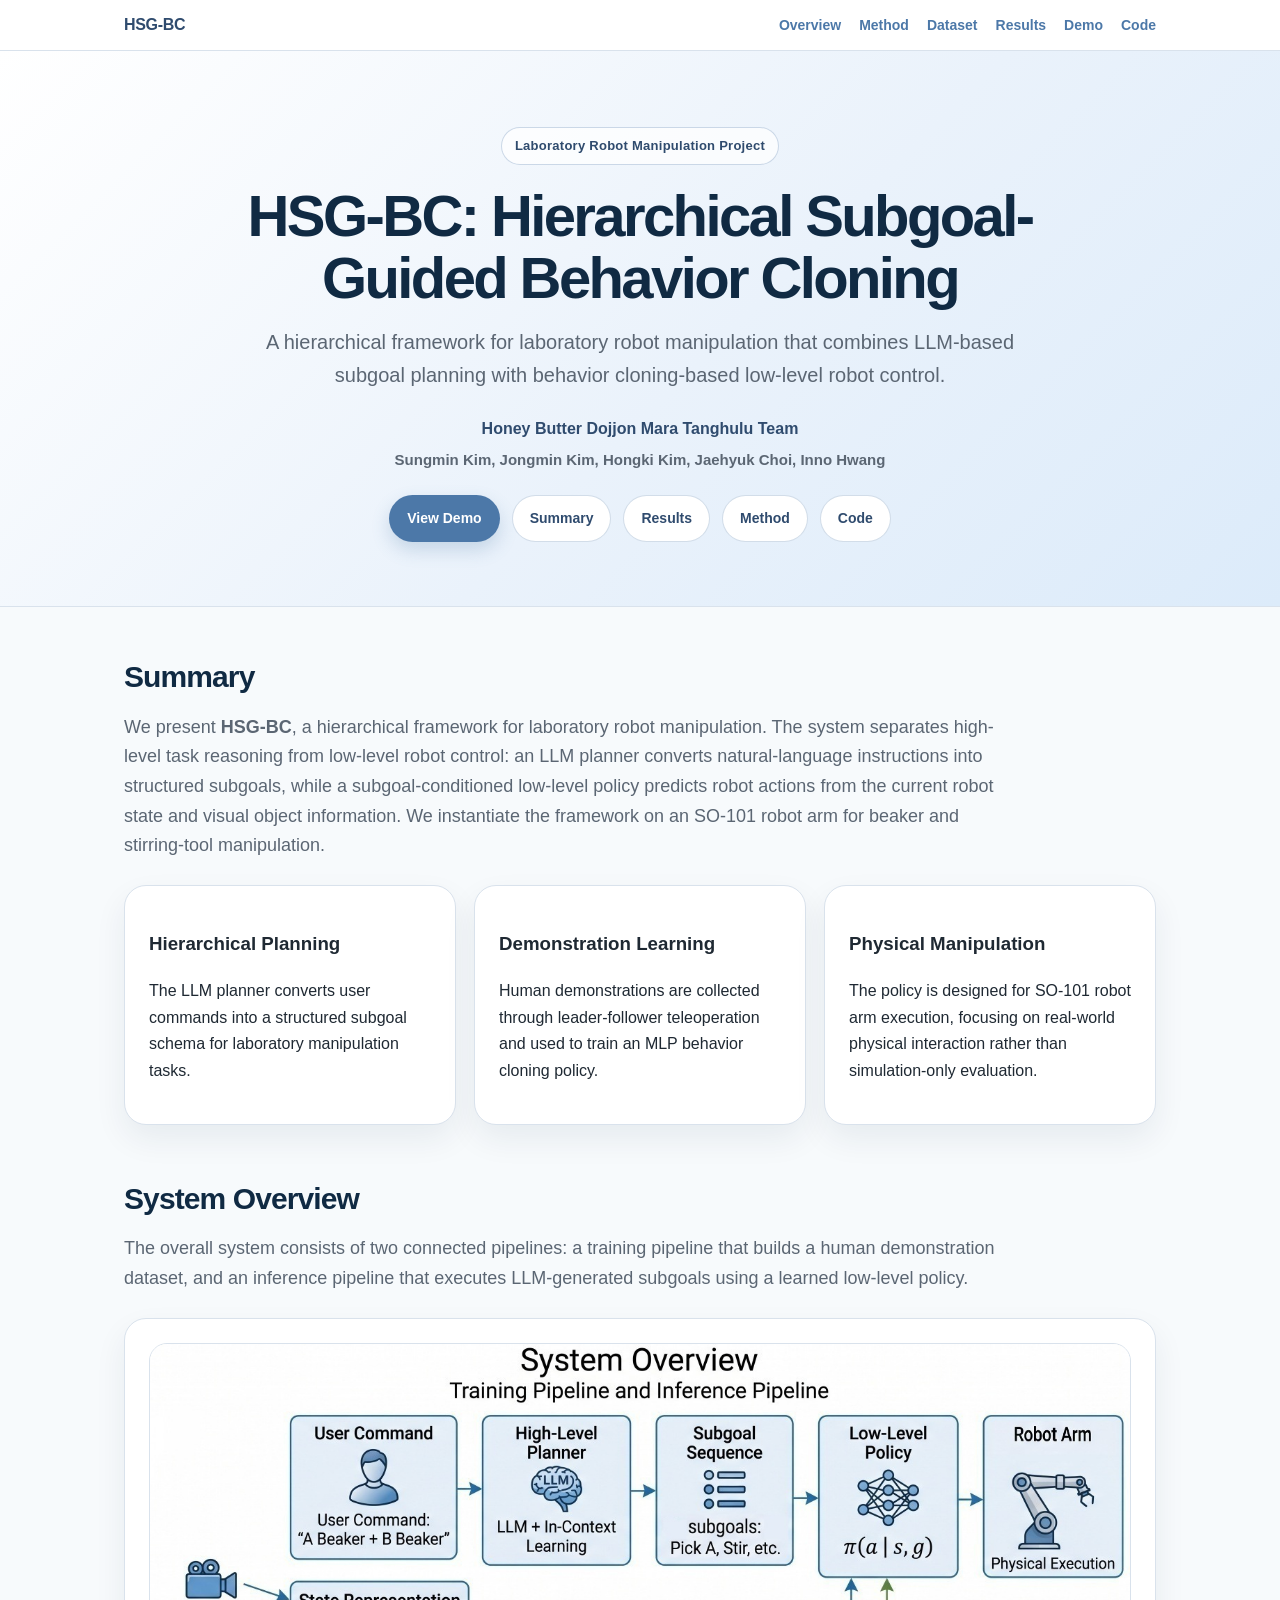
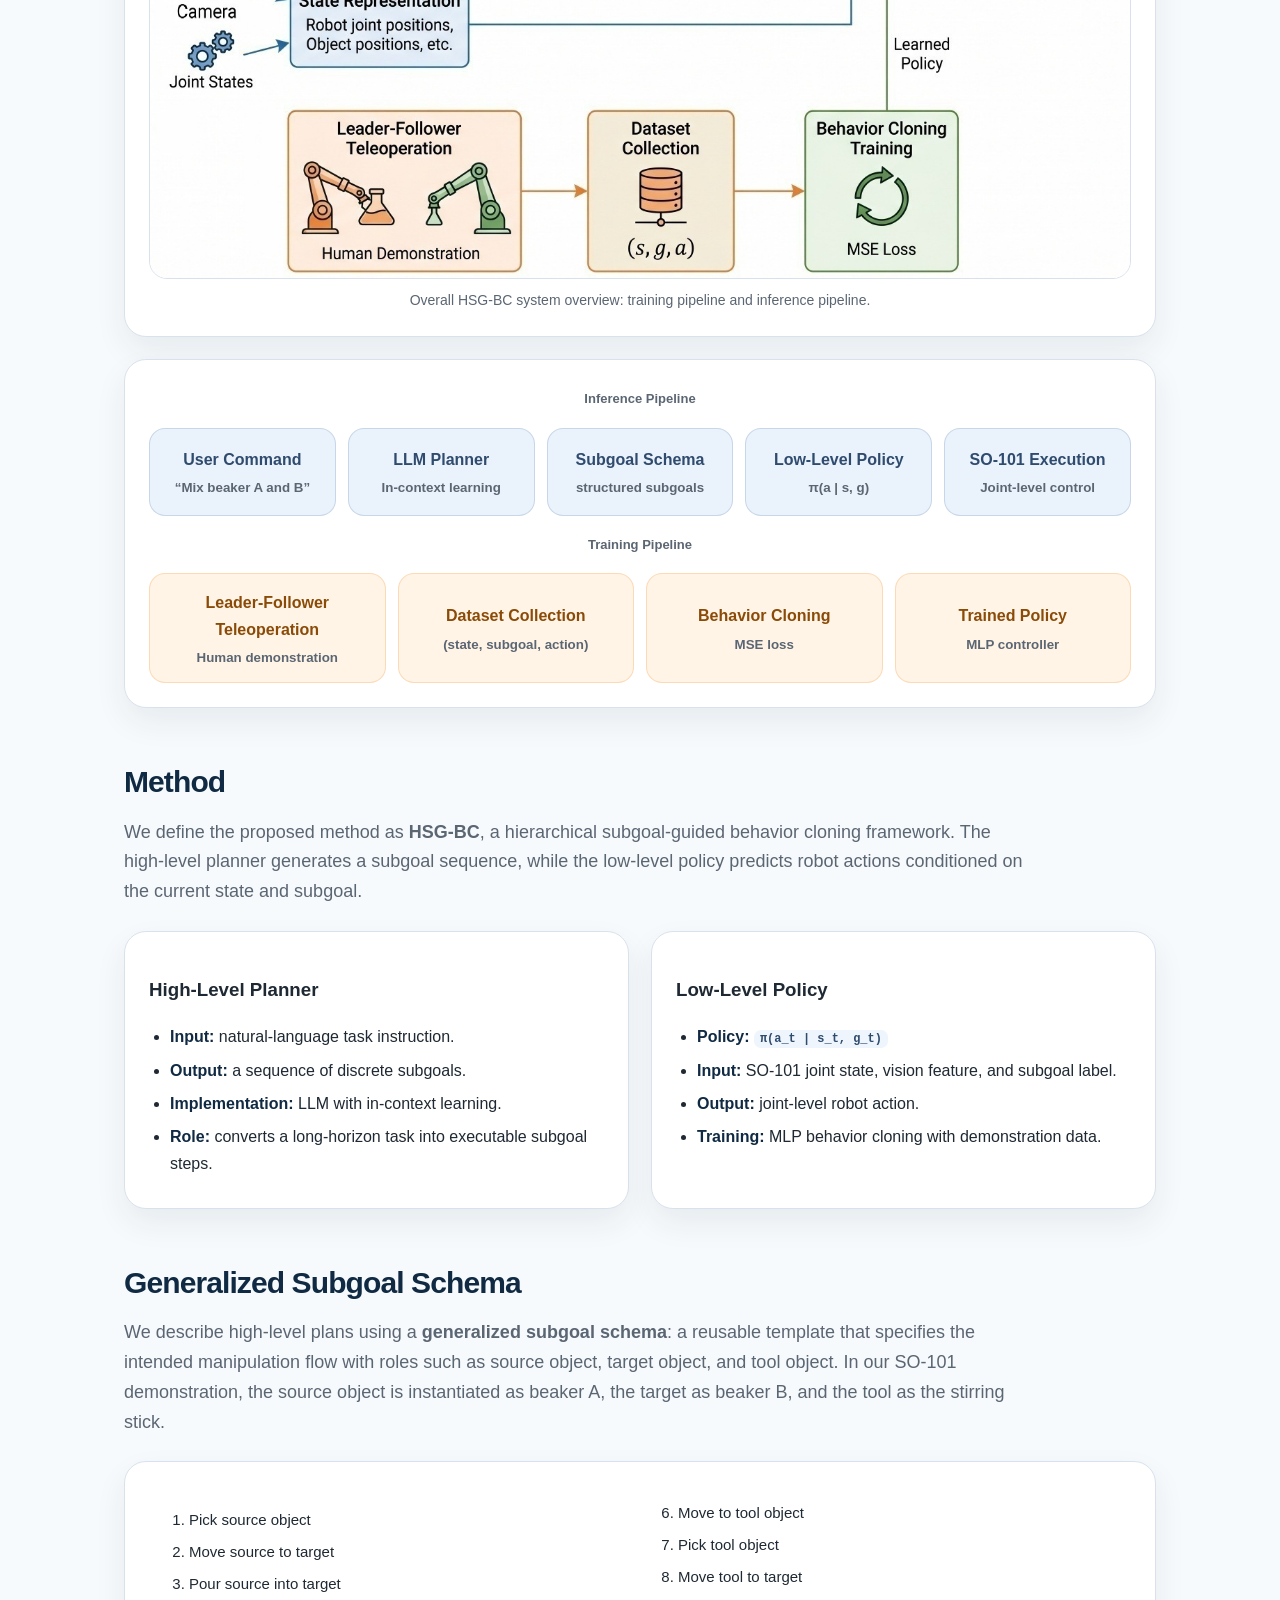
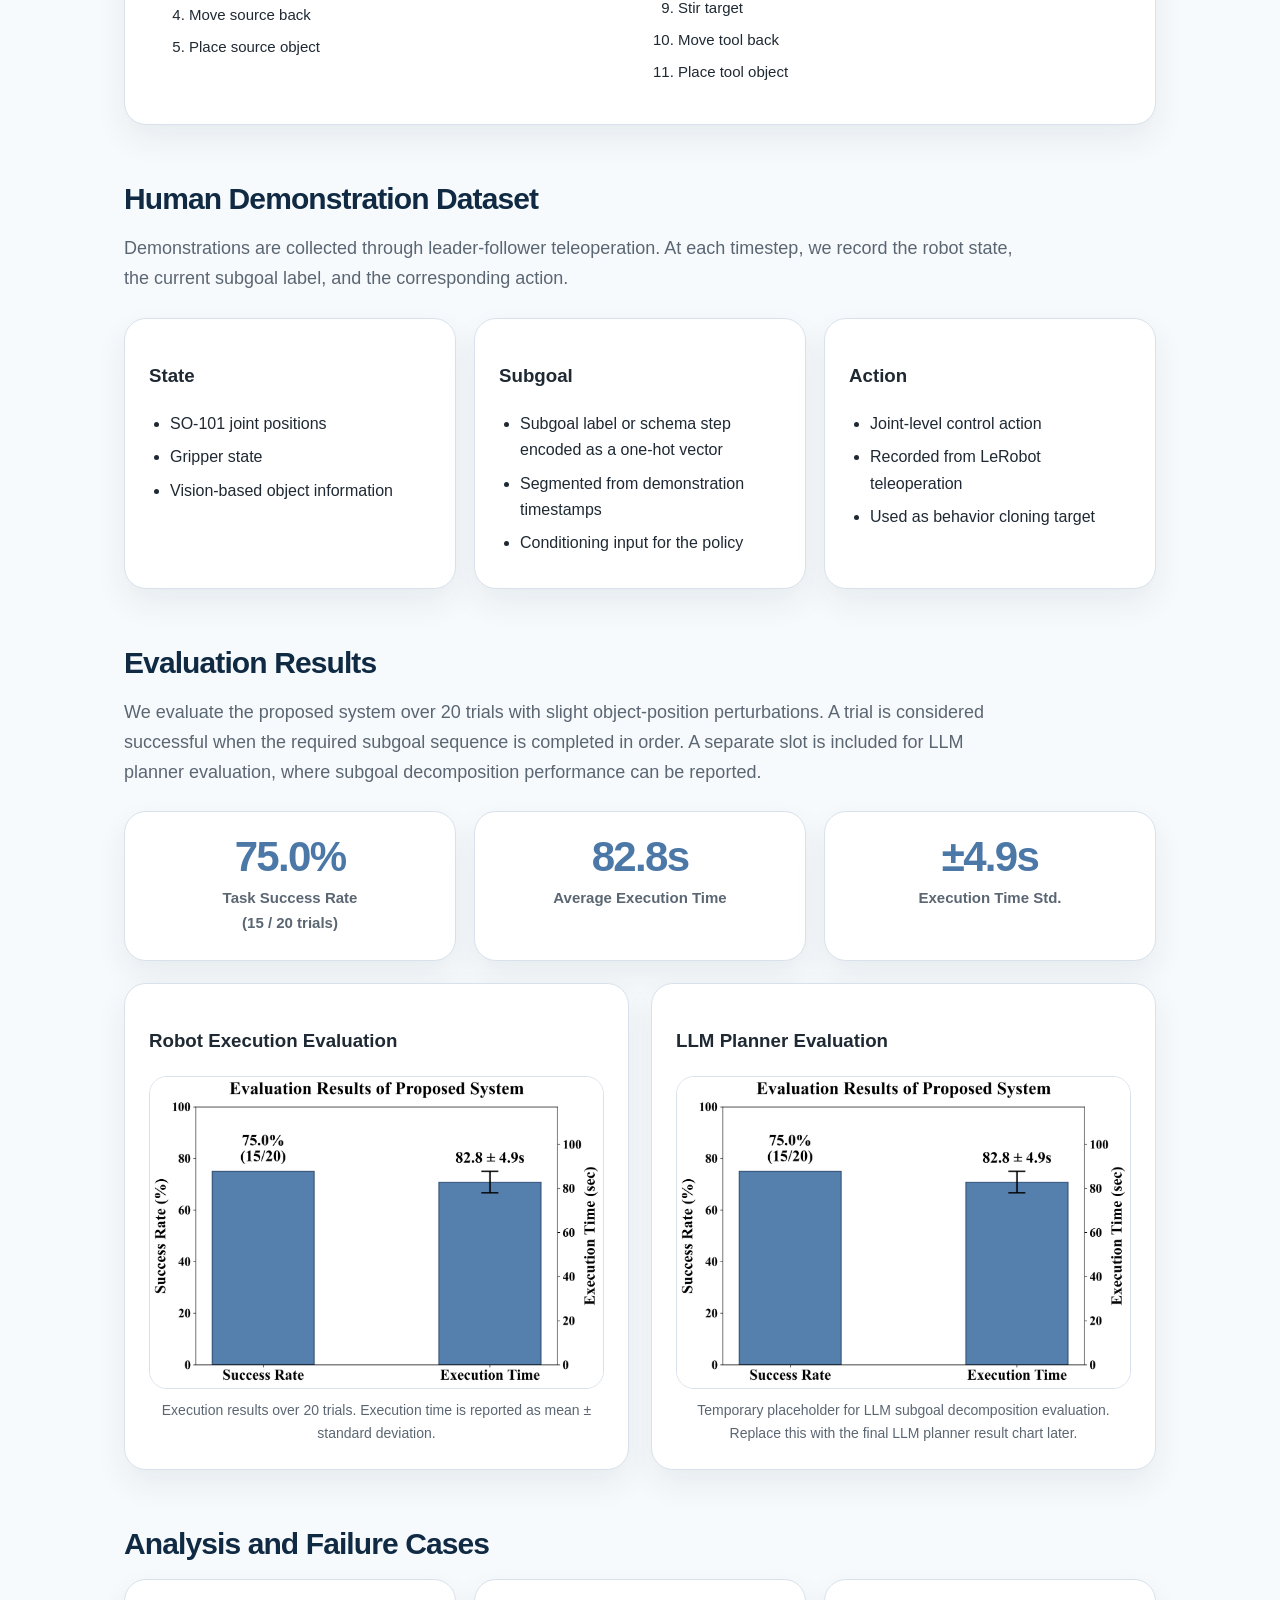
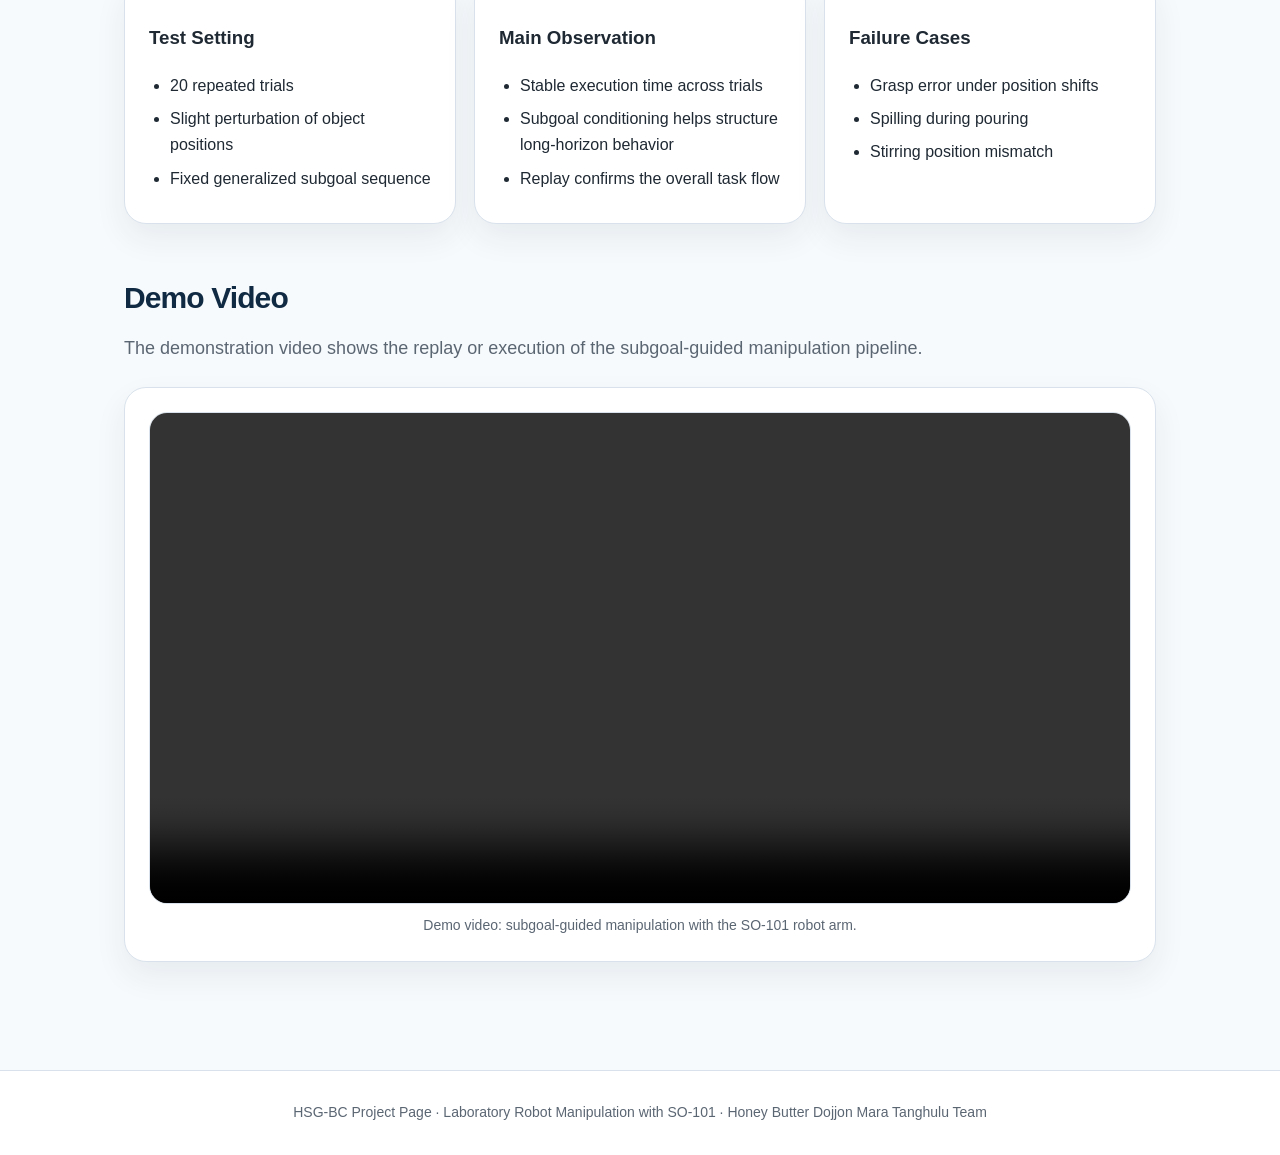
==== commit fc46e7d3: "Update index.html" ====
--- a/index.html
+++ b/index.html
@@ -423,11 +423,8 @@
       </p>
 
       <div class="card" style="margin-bottom: 22px;">
-        <div class="video-placeholder">
-          System Overview Figure<br />
-          Add the final overview diagram as <code>assets/system_overview.png</code>
-        </div>
-        <div class="caption">Placeholder for the overall HSG-BC training and inference pipeline diagram.</div>
+        <img class="figure" src="assets/figure1.jpeg" alt="System overview diagram" />
+        <div class="caption">Overall HSG-BC system overview: training pipeline and inference pipeline.</div>
       </div>
 
       <div class="card pipeline">
@@ -556,16 +553,13 @@
       <div class="grid-2" style="margin-top: 22px;">
         <div class="card">
           <h3>Robot Execution Evaluation</h3>
-          <img class="figure" src="assets/figure1.jpeg" alt="Robot execution evaluation chart" />
+          <img class="figure" src="assets/evaluation_results.png" alt="Robot execution evaluation chart" />
           <div class="caption">Execution results over 20 trials. Execution time is reported as mean ± standard deviation.</div>
         </div>
         <div class="card">
           <h3>LLM Planner Evaluation</h3>
-          <div class="video-placeholder">
-            LLM Planner Evaluation Figure<br />
-            Add the final chart as <code>assets/llm_planner_results.png</code>
-          </div>
-          <div class="caption">Placeholder for LLM subgoal decomposition evaluation.</div>
+          <img class="figure" src="assets/evaluation_results.png" alt="LLM planner evaluation chart placeholder" />
+          <div class="caption">Temporary placeholder for LLM subgoal decomposition evaluation. Replace this with the final LLM planner result chart later.</div>
         </div>
       </div>
     </section>
@@ -603,11 +597,11 @@
     <section id="demo">
       <h2 class="section-title">Demo Video</h2>
       <p class="section-lead">
-        The demonstration video shows the replay or execution of the subgoal-guided manipulation pipeline. The demonstration video shows the replay or execution of the subgoal-guided manipulation pipeline.
+        The demonstration video shows the replay or execution of the subgoal-guided manipulation pipeline.
       </p>
       <div class="card">        
         <video class="figure" autoplay loop muted playsinline controls>
-          <source src="assets/viedo1.mp4" type="video/mp4" />
+          <source src="assets/video1.mp4" type="video/mp4" />
           Your browser does not support the video tag.
         </video>
         <div class="caption">Demo video: subgoal-guided manipulation with the SO-101 robot arm.</div>
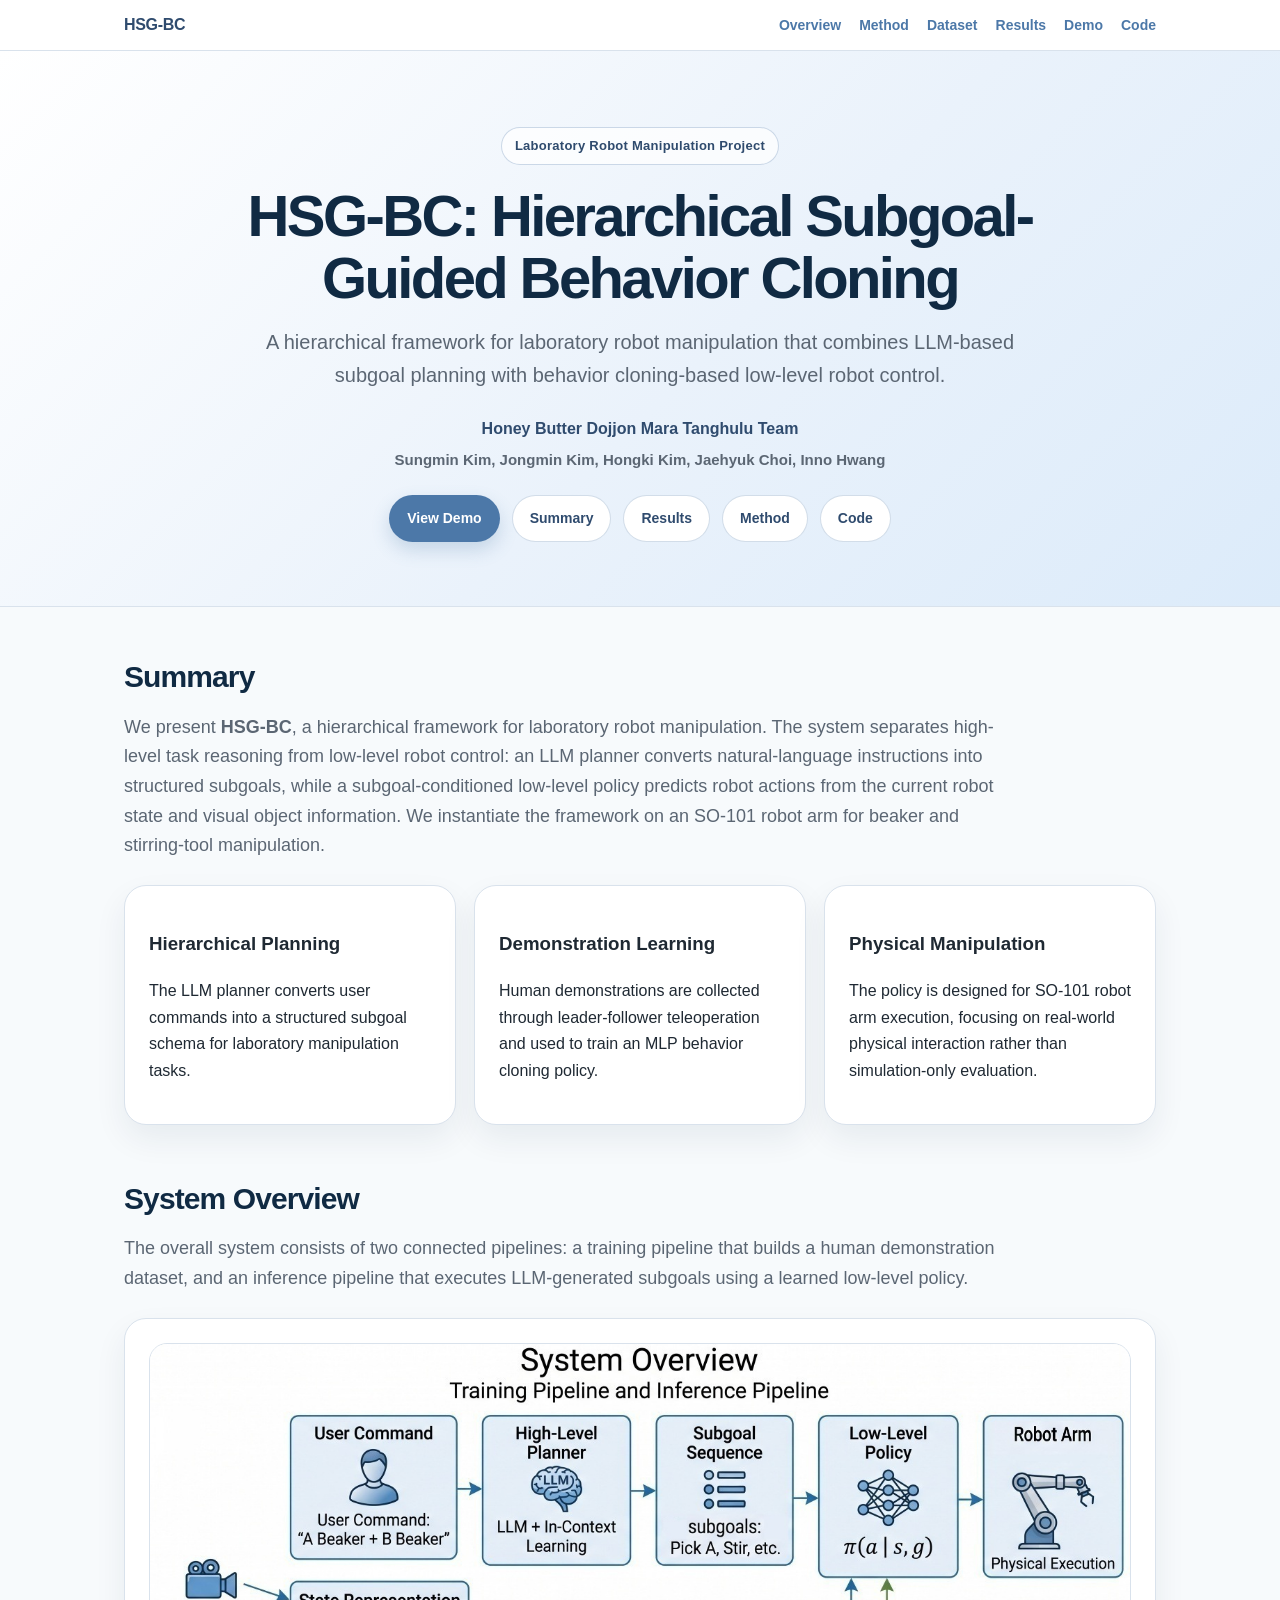
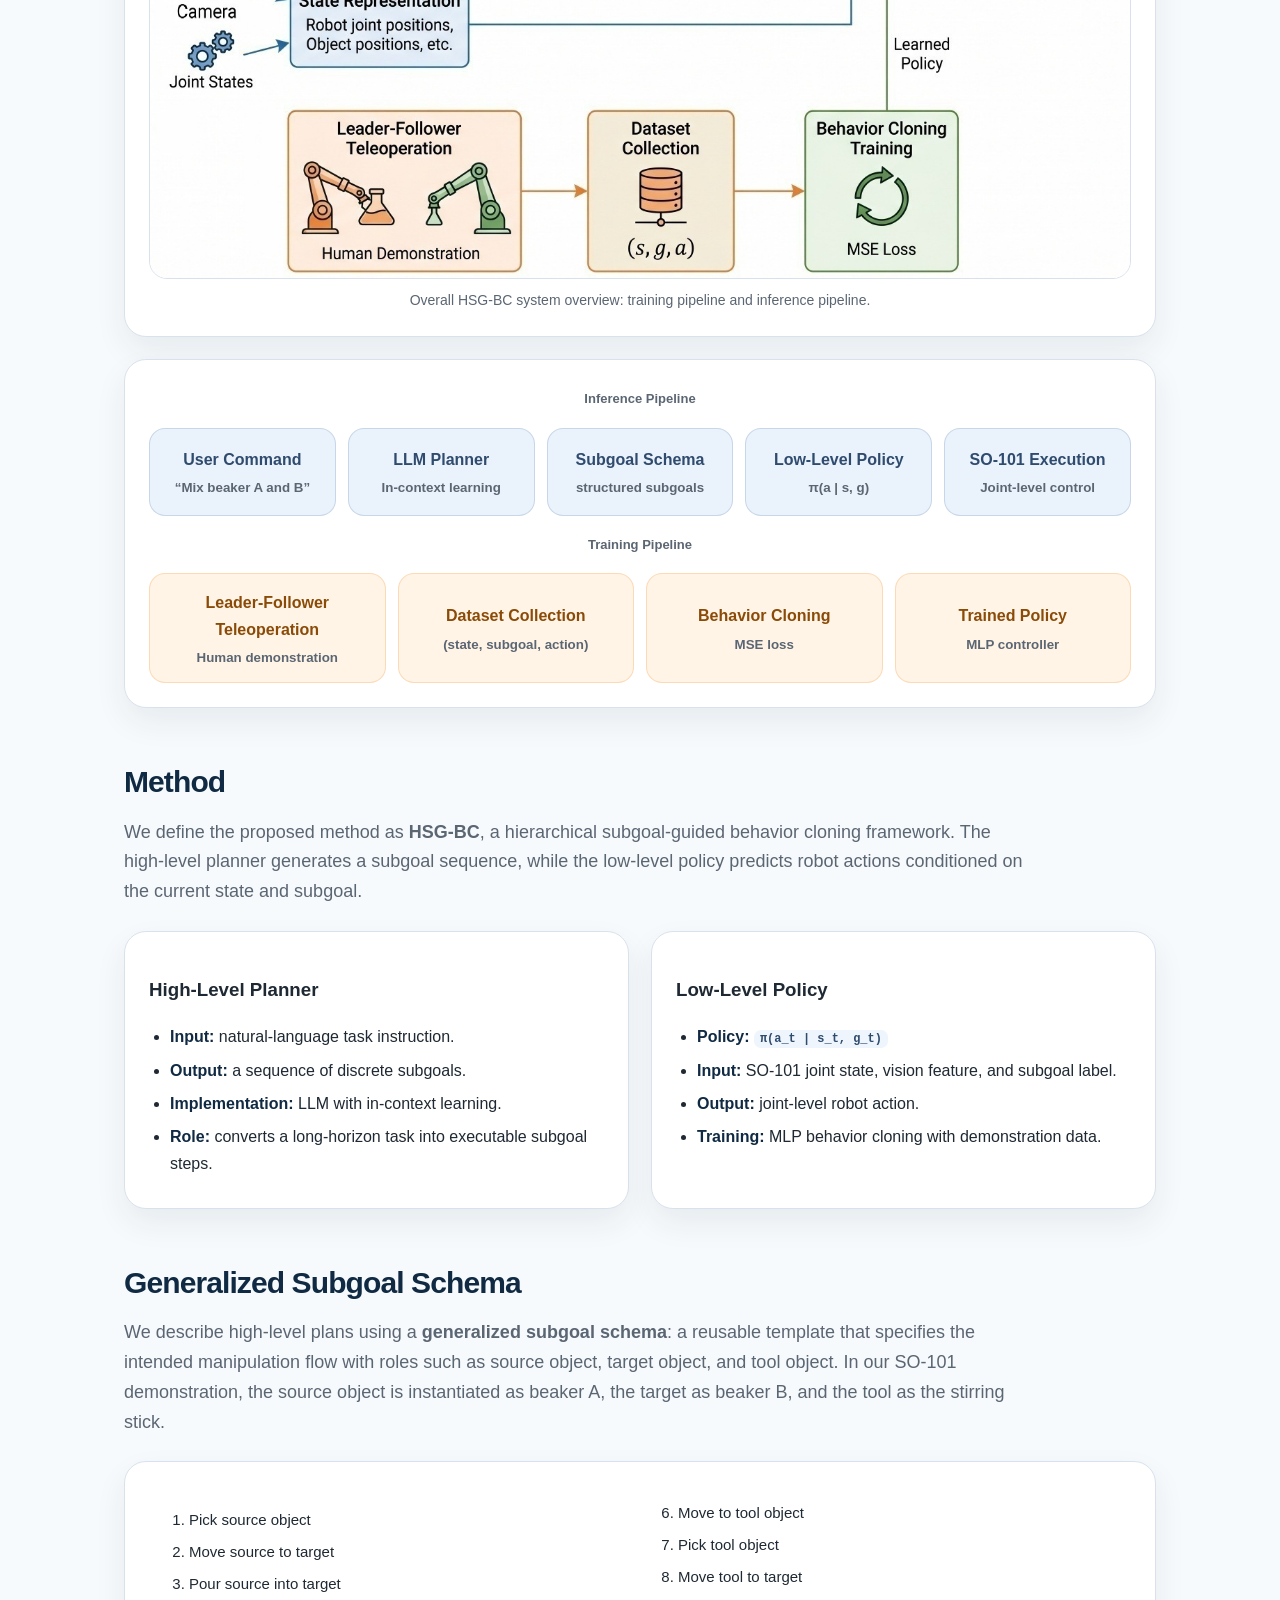
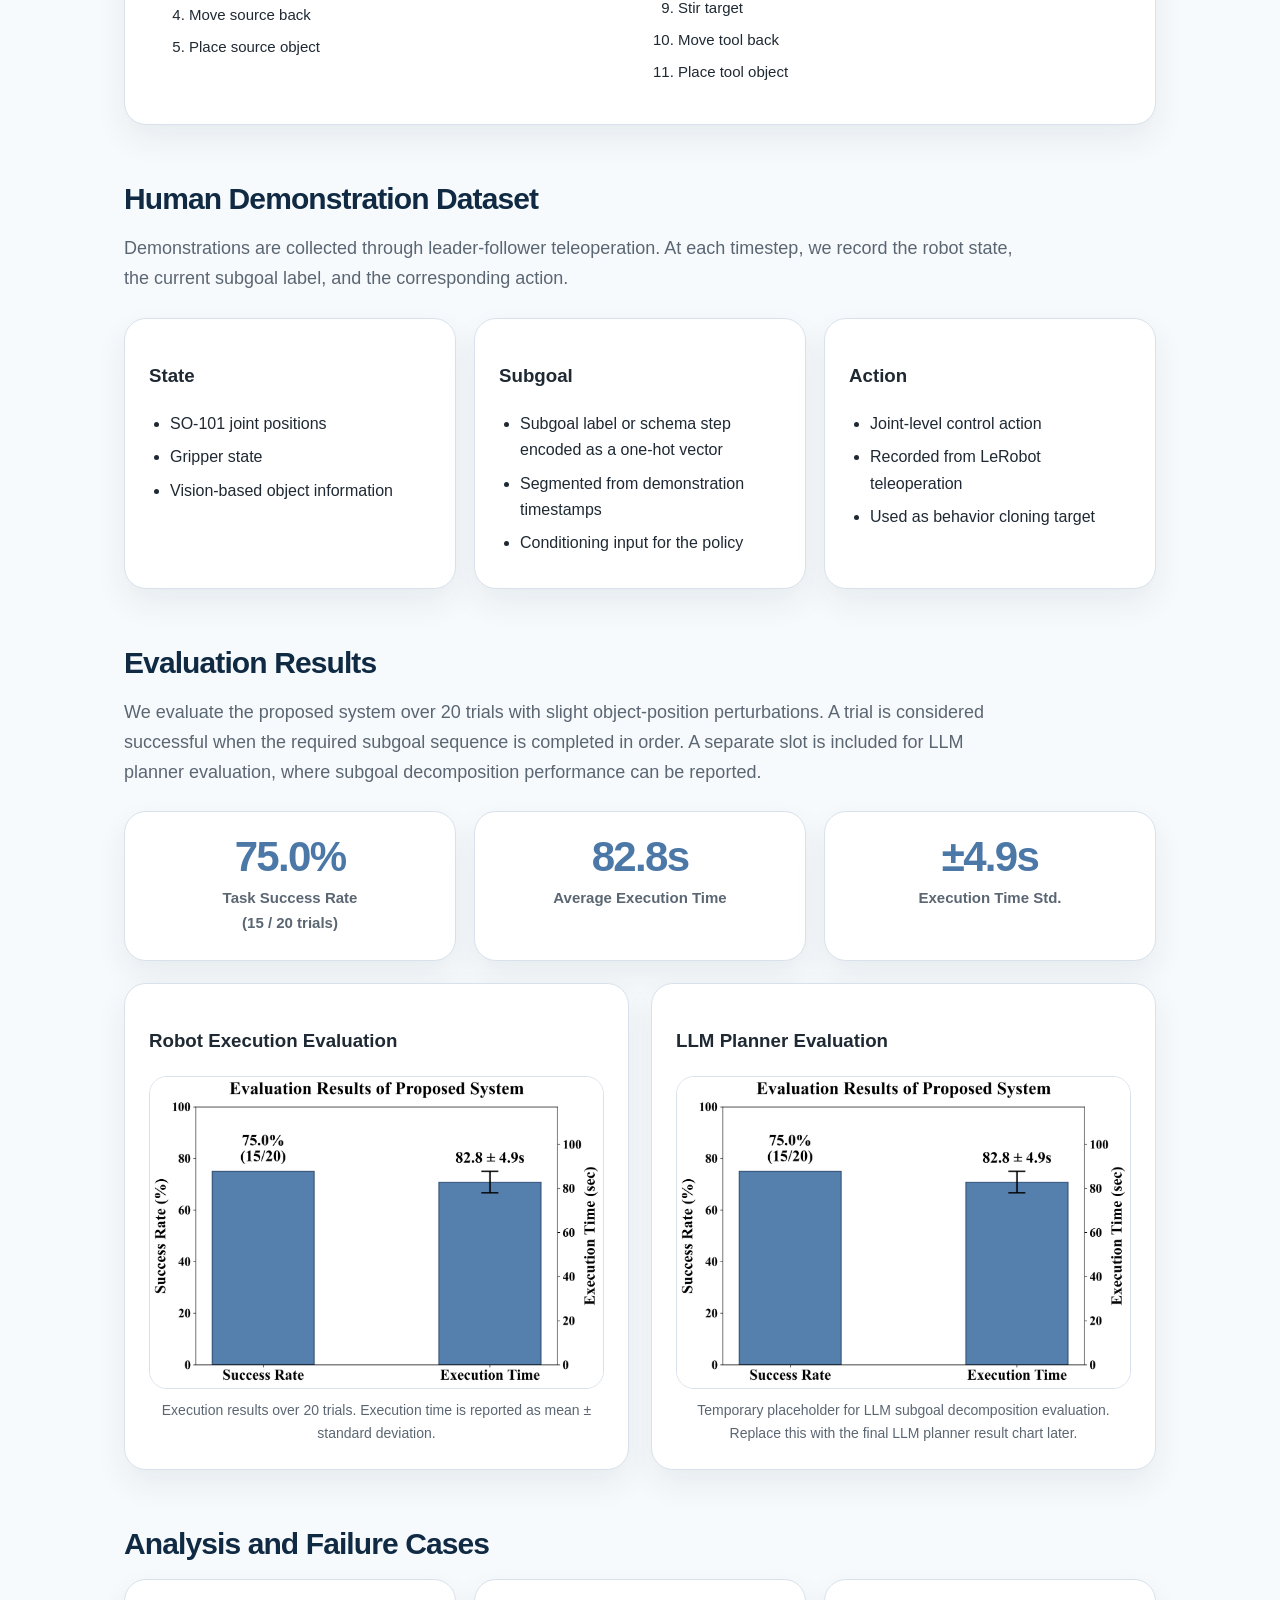
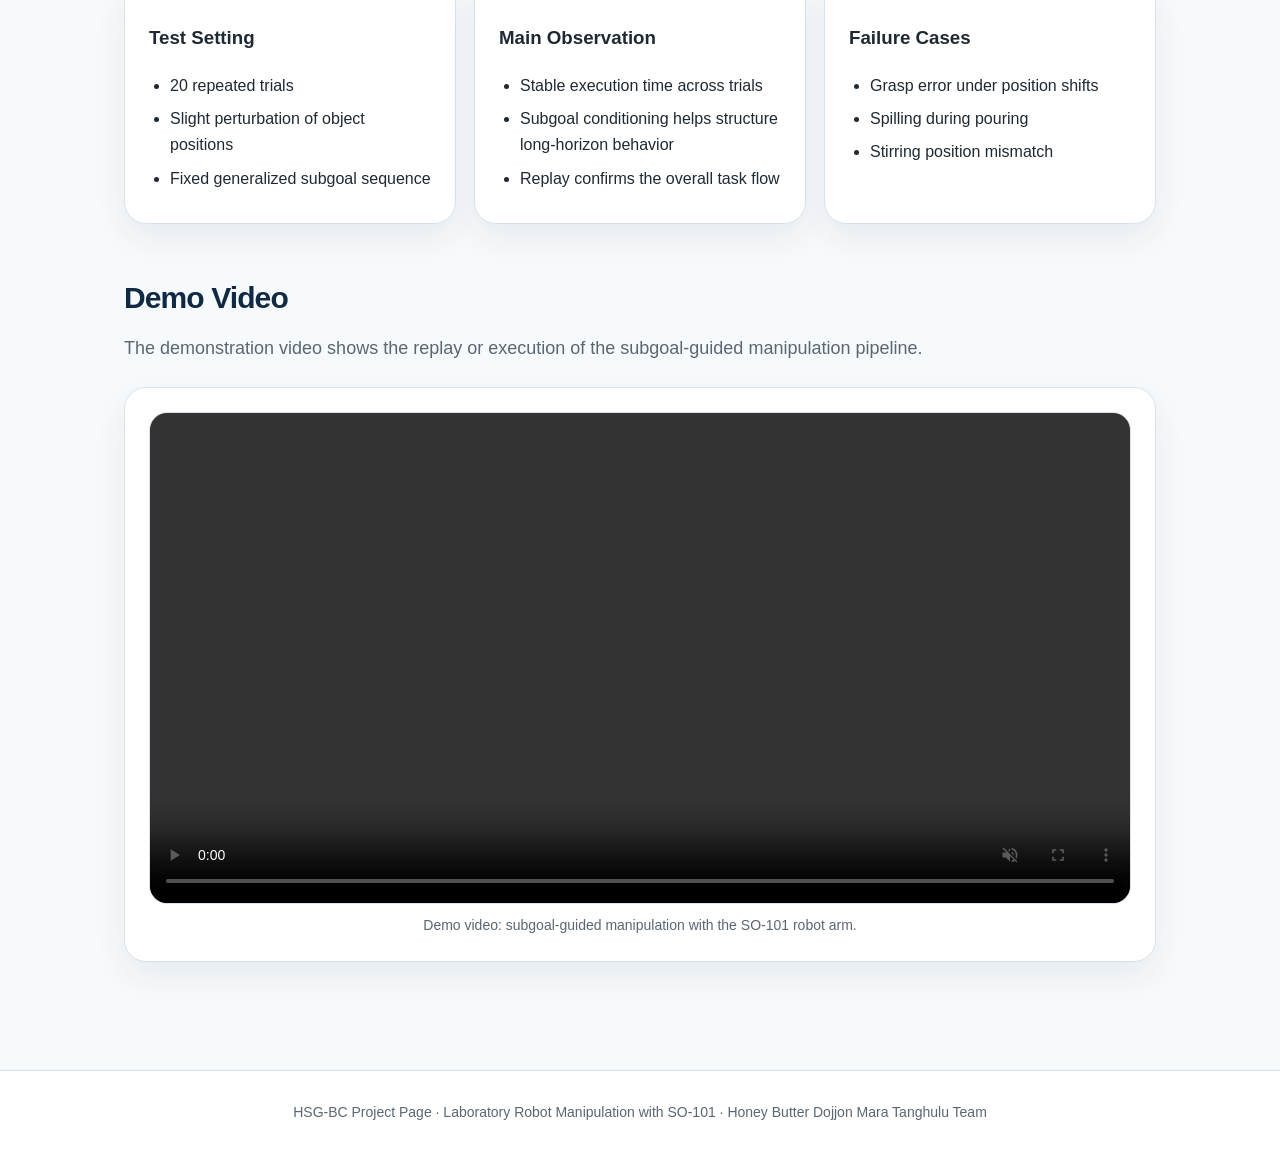
==== commit 1959eb7d: "Update index.html" ====
--- a/index.html
+++ b/index.html
@@ -601,7 +601,7 @@
       </p>
       <div class="card">        
         <video class="figure" autoplay loop muted playsinline controls>
-          <source src="assets/video1.mp4" type="video/mp4" />
+          <source src="assets/video11.mp4" type="video/mp4" />
           Your browser does not support the video tag.
         </video>
         <div class="caption">Demo video: subgoal-guided manipulation with the SO-101 robot arm.</div>
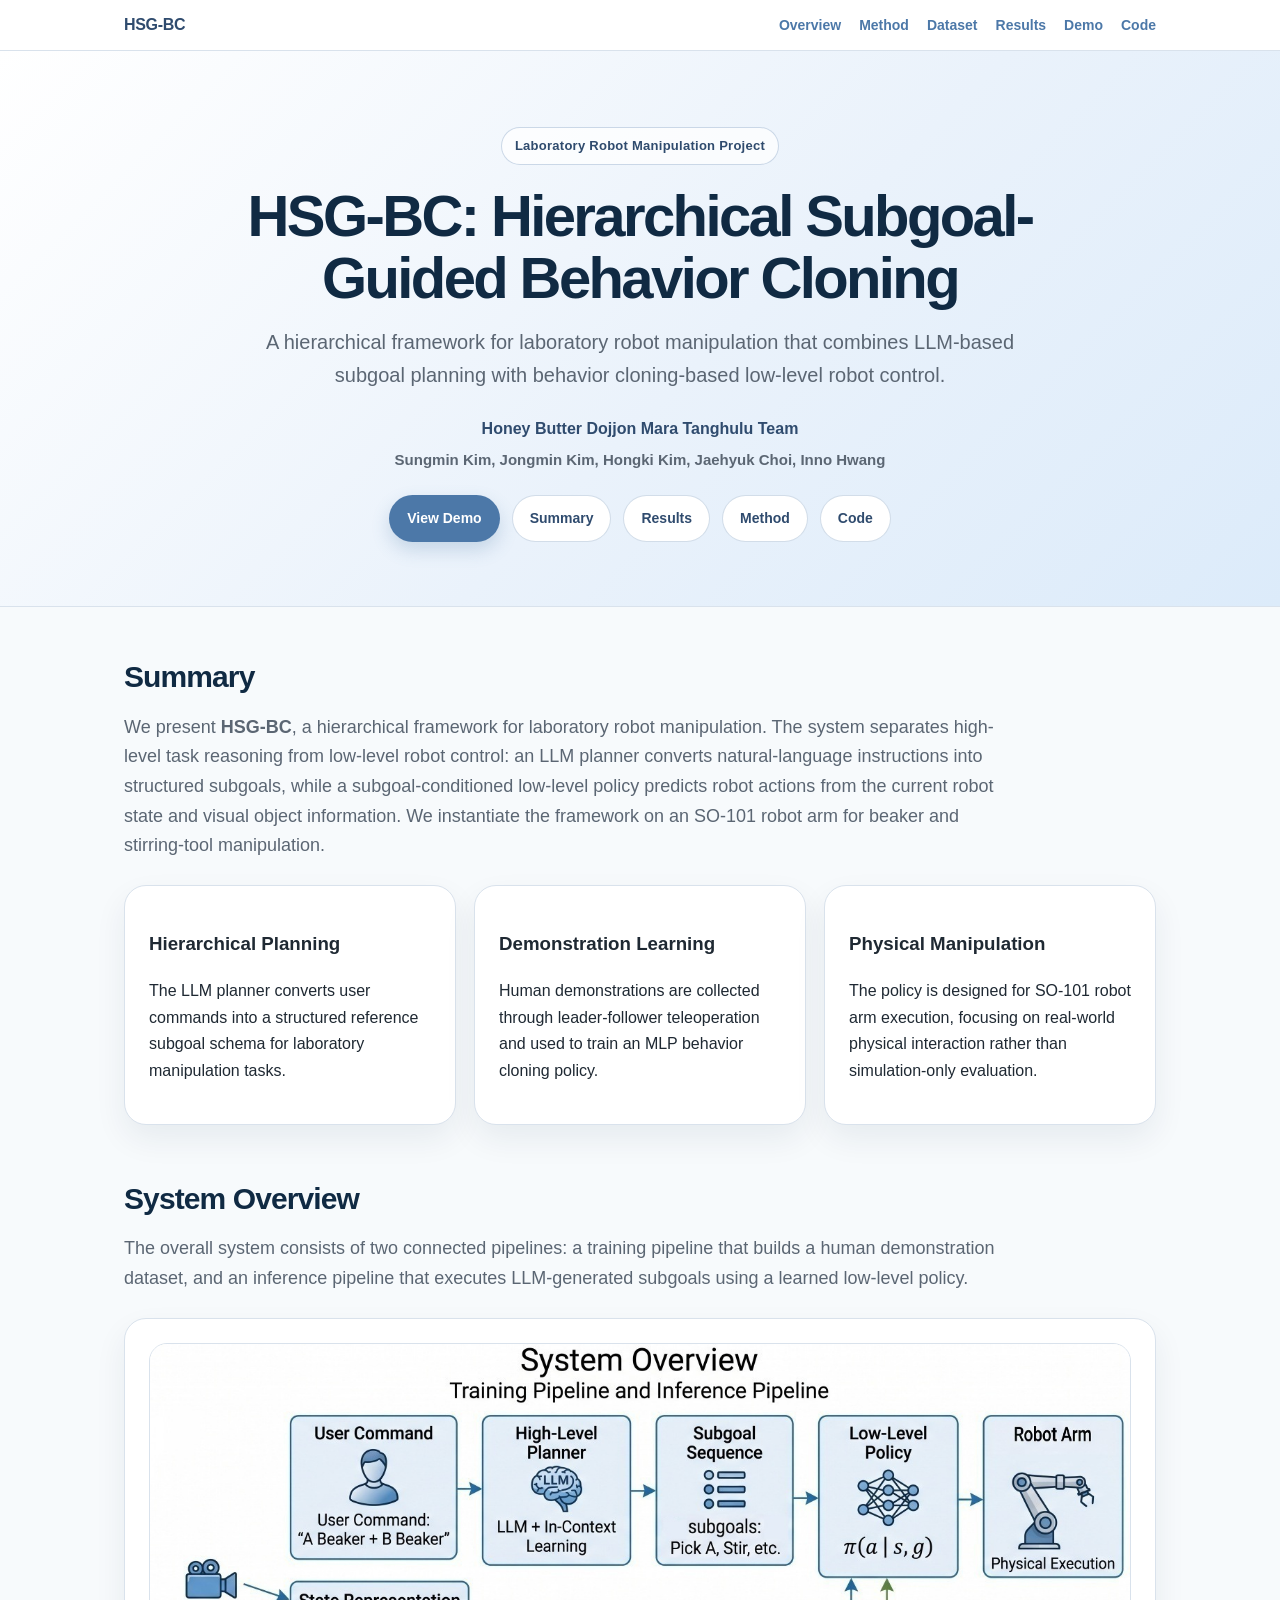
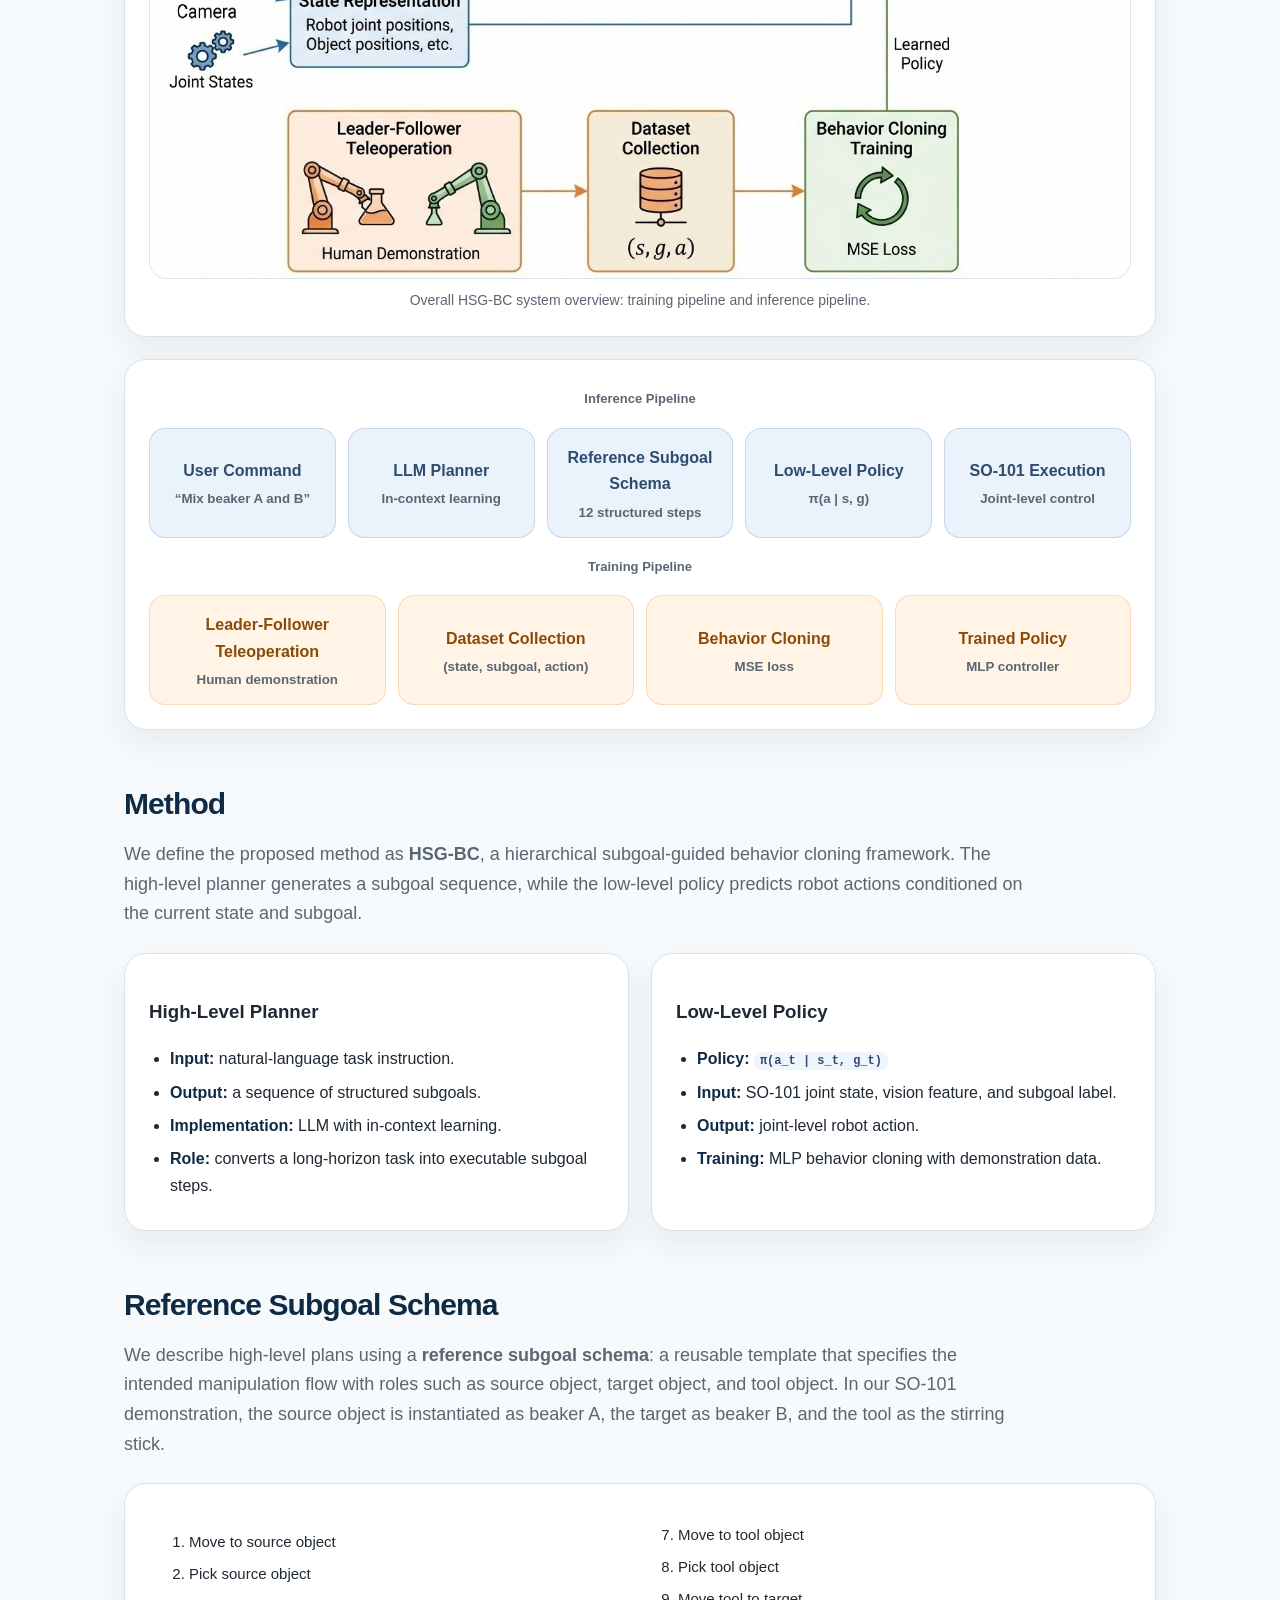
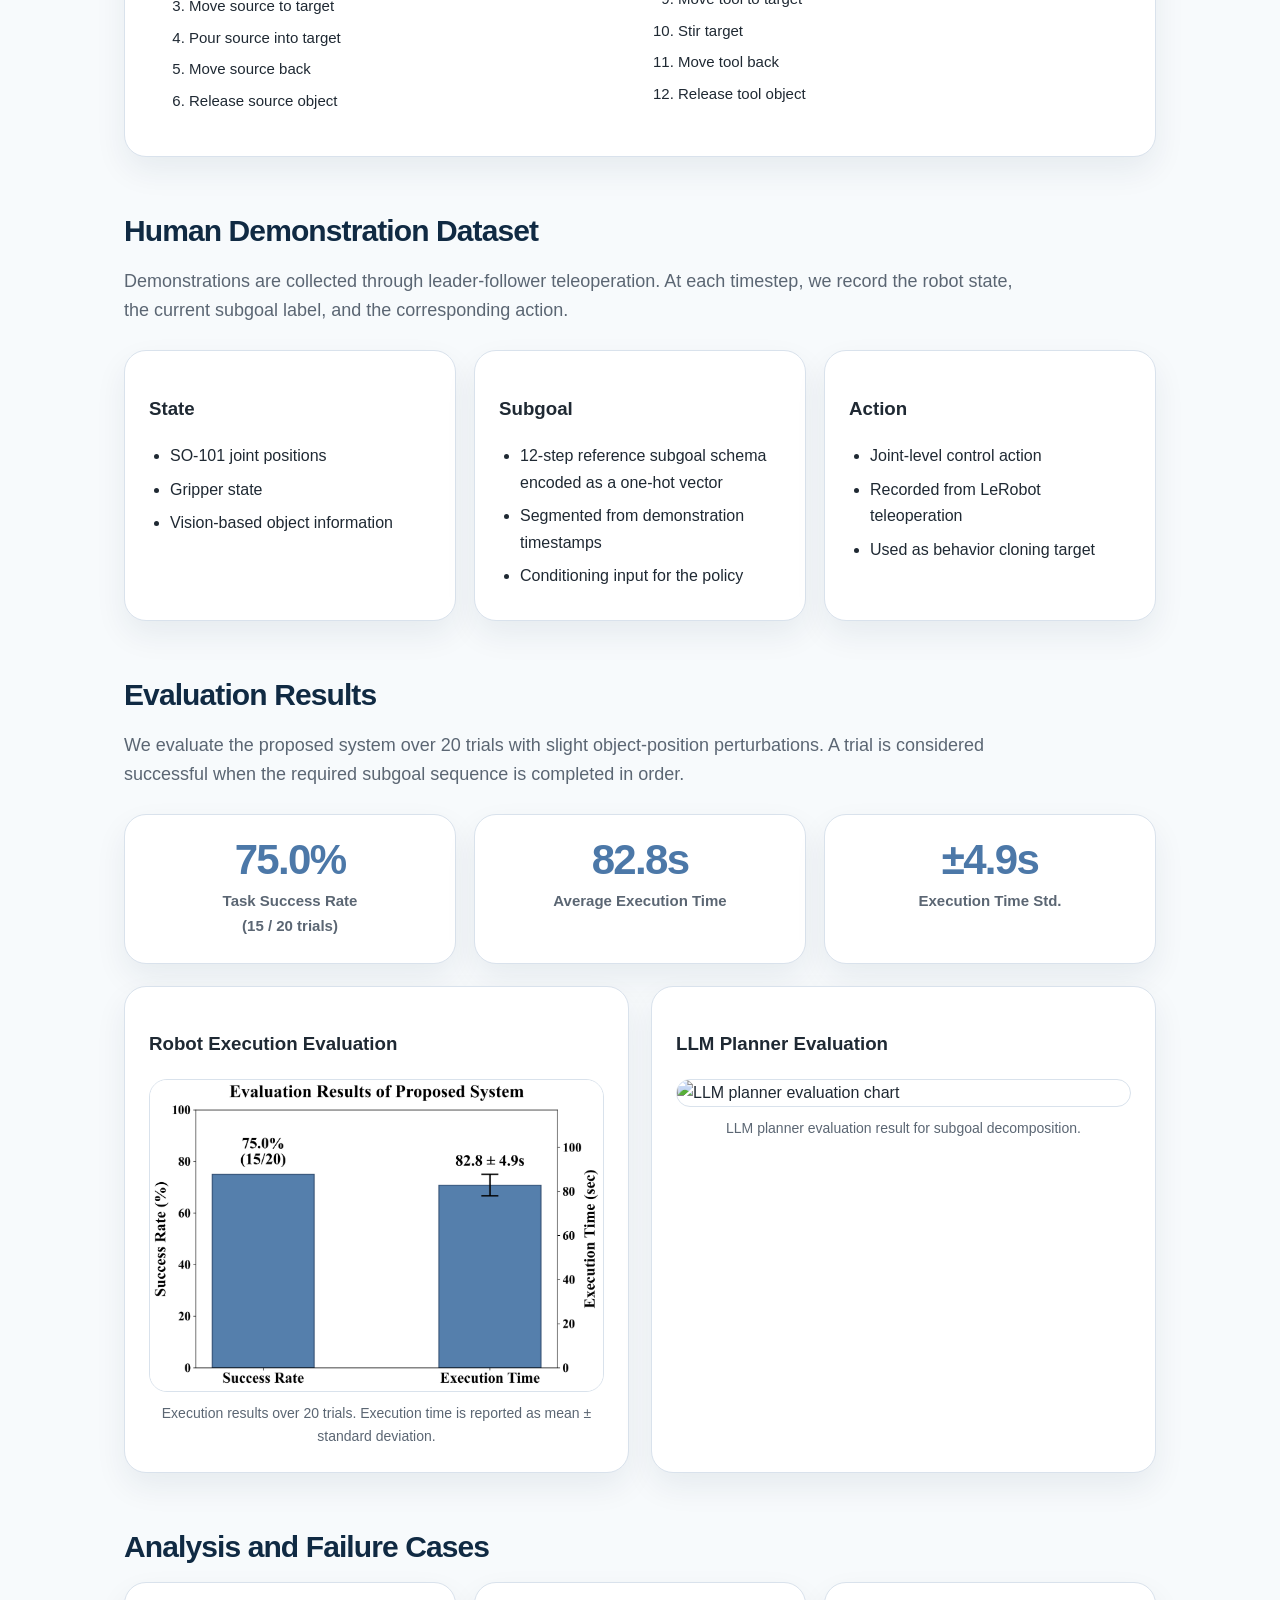
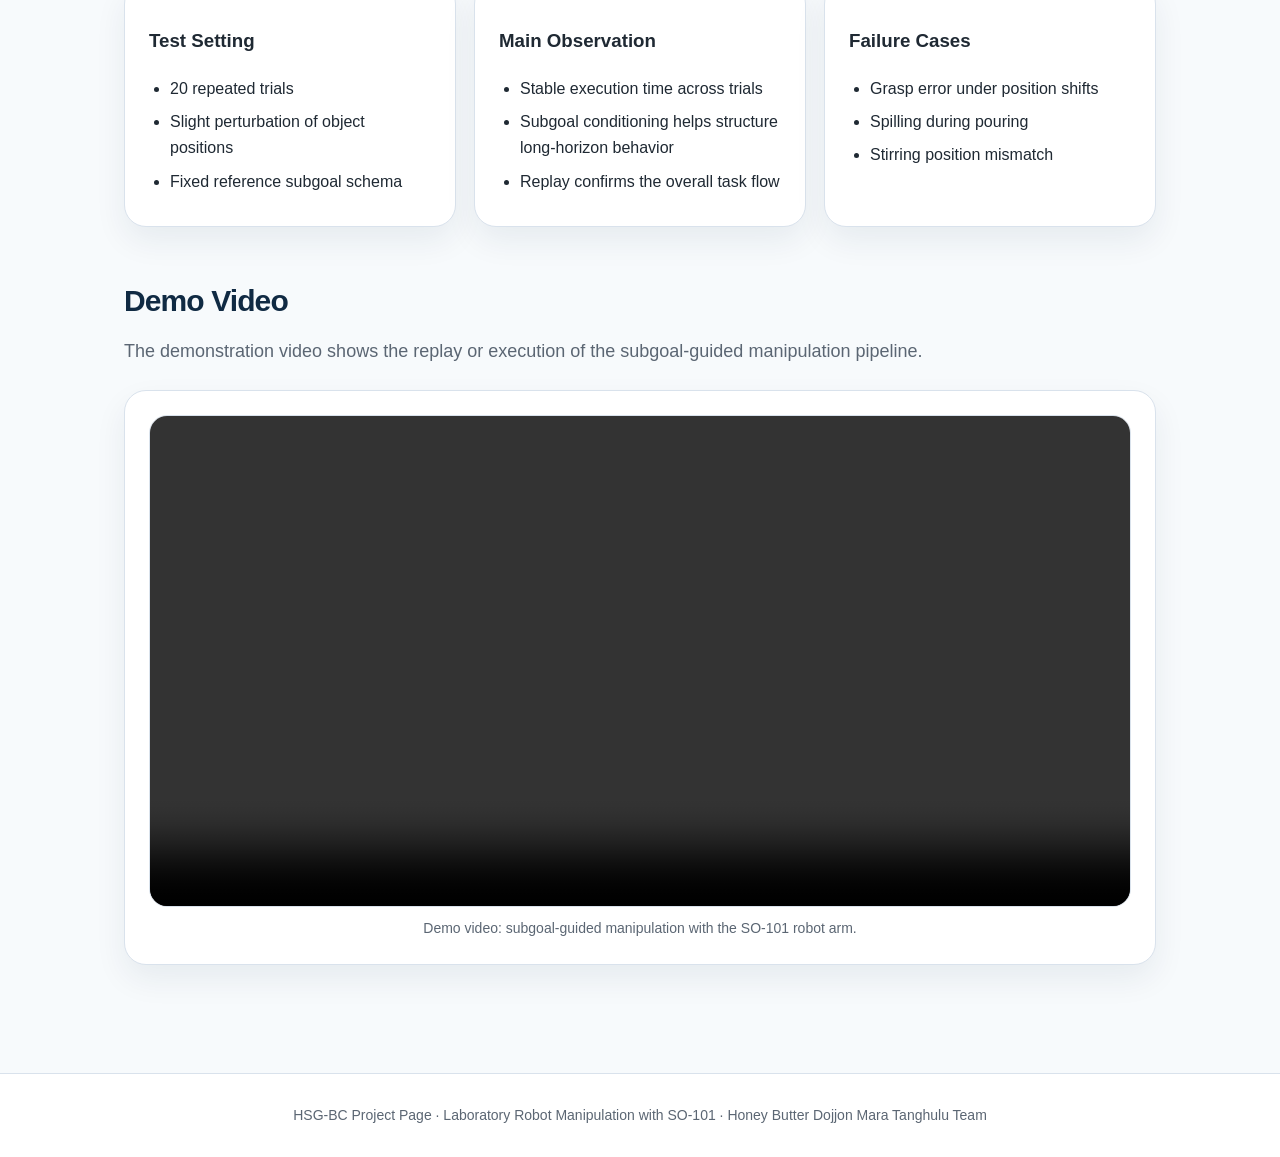
==== commit 42533246: "Update index.html" ====
--- a/index.html
+++ b/index.html
@@ -314,20 +314,6 @@
       font-size: 15px;
     }
 
-    .video-placeholder {
-      height: 360px;
-      border-radius: 20px;
-      background: linear-gradient(135deg, #DCEBFA, #FFFFFF);
-      border: 1px dashed rgba(76, 120, 168, 0.55);
-      display: flex;
-      align-items: center;
-      justify-content: center;
-      color: var(--primary-dark);
-      font-weight: 900;
-      text-align: center;
-      padding: 20px;
-    }
-
     footer {
       border-top: 1px solid var(--line);
       padding: 30px 24px;
@@ -359,6 +345,7 @@
     }
   </style>
 </head>
+
 <body>
   <nav class="nav">
     <div class="nav-inner">
@@ -369,7 +356,7 @@
         <a href="#dataset">Dataset</a>
         <a href="#results">Results</a>
         <a href="#demo">Demo</a>
-        <a href="https://github.com/ssu-hongki/hsg-bc.github.io" target="_blank" rel="noopener">Code</a>
+        <a href="https://github.com/ssu-hongki/hsg-bc" target="_blank" rel="noopener">Code</a>
       </div>
     </div>
   </nav>
@@ -389,7 +376,7 @@
         <a class="button secondary" href="#summary">Summary</a>
         <a class="button secondary" href="#results">Results</a>
         <a class="button secondary" href="#method">Method</a>
-        <a class="button secondary" href="https://github.com/ssu-hongki/hsg-bc.github.io" target="_blank" rel="noopener">Code</a>
+        <a class="button secondary" href="https://github.com/ssu-hongki/hsg-bc" target="_blank" rel="noopener">Code</a>
       </div>
     </div>
   </header>
@@ -398,12 +385,17 @@
     <section id="summary">
       <h2 class="section-title">Summary</h2>
       <p class="section-lead">
-        We present <strong>HSG-BC</strong>, a hierarchical framework for laboratory robot manipulation. The system separates high-level task reasoning from low-level robot control: an LLM planner converts natural-language instructions into structured subgoals, while a subgoal-conditioned low-level policy predicts robot actions from the current robot state and visual object information. We instantiate the framework on an SO-101 robot arm for beaker and stirring-tool manipulation.
-      </p>
+        We present <strong>HSG-BC</strong>, a hierarchical framework for laboratory robot manipulation.
+        The system separates high-level task reasoning from low-level robot control: an LLM planner converts
+        natural-language instructions into structured subgoals, while a subgoal-conditioned low-level policy
+        predicts robot actions from the current robot state and visual object information. We instantiate the
+        framework on an SO-101 robot arm for beaker and stirring-tool manipulation.
+      </p>
+
       <div class="grid-3">
         <div class="card">
           <h3>Hierarchical Planning</h3>
-          <p>The LLM planner converts user commands into a structured subgoal schema for laboratory manipulation tasks.</p>
+          <p>The LLM planner converts user commands into a structured reference subgoal schema for laboratory manipulation tasks.</p>
         </div>
         <div class="card">
           <h3>Demonstration Learning</h3>
@@ -419,7 +411,8 @@
     <section id="overview">
       <h2 class="section-title">System Overview</h2>
       <p class="section-lead">
-        The overall system consists of two connected pipelines: a training pipeline that builds a human demonstration dataset, and an inference pipeline that executes LLM-generated subgoals using a learned low-level policy.
+        The overall system consists of two connected pipelines: a training pipeline that builds a human demonstration dataset,
+        and an inference pipeline that executes LLM-generated subgoals using a learned low-level policy.
       </p>
 
       <div class="card" style="margin-bottom: 22px;">
@@ -432,10 +425,11 @@
         <div class="pipeline-row">
           <div class="pipeline-box">User Command<small>“Mix beaker A and B”</small></div>
           <div class="pipeline-box">LLM Planner<small>In-context learning</small></div>
-          <div class="pipeline-box">Subgoal Schema<small>structured subgoals</small></div>
+          <div class="pipeline-box">Reference Subgoal Schema<small>12 structured steps</small></div>
           <div class="pipeline-box">Low-Level Policy<small>π(a | s, g)</small></div>
           <div class="pipeline-box">SO-101 Execution<small>Joint-level control</small></div>
         </div>
+
         <div class="arrow-note">Training Pipeline</div>
         <div class="pipeline-row training-row">
           <div class="pipeline-box">Leader-Follower Teleoperation<small>Human demonstration</small></div>
@@ -449,7 +443,9 @@
     <section id="method">
       <h2 class="section-title">Method</h2>
       <p class="section-lead">
-        We define the proposed method as <strong>HSG-BC</strong>, a hierarchical subgoal-guided behavior cloning framework. The high-level planner generates a subgoal sequence, while the low-level policy predicts robot actions conditioned on the current state and subgoal.
+        We define the proposed method as <strong>HSG-BC</strong>, a hierarchical subgoal-guided behavior cloning framework.
+        The high-level planner generates a subgoal sequence, while the low-level policy predicts robot actions conditioned
+        on the current state and subgoal.
       </p>
 
       <div class="grid-2">
@@ -457,11 +453,12 @@
           <h3>High-Level Planner</h3>
           <ul class="method-list">
             <li><strong>Input:</strong> natural-language task instruction.</li>
-            <li><strong>Output:</strong> a sequence of discrete subgoals.</li>
+            <li><strong>Output:</strong> a sequence of structured subgoals.</li>
             <li><strong>Implementation:</strong> LLM with in-context learning.</li>
             <li><strong>Role:</strong> converts a long-horizon task into executable subgoal steps.</li>
           </ul>
         </div>
+
         <div class="card">
           <h3>Low-Level Policy</h3>
           <ul class="method-list">
@@ -475,23 +472,27 @@
     </section>
 
     <section id="subgoals">
-      <h2 class="section-title">Generalized Subgoal Schema</h2>
+      <h2 class="section-title">Reference Subgoal Schema</h2>
       <p class="section-lead">
-        We describe high-level plans using a <strong>generalized subgoal schema</strong>: a reusable template that specifies the intended manipulation flow with roles such as source object, target object, and tool object. In our SO-101 demonstration, the source object is instantiated as beaker A, the target as beaker B, and the tool as the stirring stick.
-      </p>
+        We describe high-level plans using a <strong>reference subgoal schema</strong>: a reusable template that specifies
+        the intended manipulation flow with roles such as source object, target object, and tool object. In our SO-101
+        demonstration, the source object is instantiated as beaker A, the target as beaker B, and the tool as the stirring stick.
+      </p>
+
       <div class="card">
         <ol class="subgoal-list">
+          <li>Move to source object</li>
           <li>Pick source object</li>
           <li>Move source to target</li>
           <li>Pour source into target</li>
           <li>Move source back</li>
-          <li>Place source object</li>
+          <li>Release source object</li>
           <li>Move to tool object</li>
           <li>Pick tool object</li>
           <li>Move tool to target</li>
           <li>Stir target</li>
           <li>Move tool back</li>
-          <li>Place tool object</li>
+          <li>Release tool object</li>
         </ol>
       </div>
     </section>
@@ -499,8 +500,10 @@
     <section id="dataset">
       <h2 class="section-title">Human Demonstration Dataset</h2>
       <p class="section-lead">
-        Demonstrations are collected through leader-follower teleoperation. At each timestep, we record the robot state, the current subgoal label, and the corresponding action.
-      </p>
+        Demonstrations are collected through leader-follower teleoperation. At each timestep, we record the robot state,
+        the current subgoal label, and the corresponding action.
+      </p>
+
       <div class="grid-3">
         <div class="card">
           <h3>State</h3>
@@ -510,14 +513,16 @@
             <li>Vision-based object information</li>
           </ul>
         </div>
+
         <div class="card">
           <h3>Subgoal</h3>
           <ul>
-            <li>Subgoal label or schema step encoded as a one-hot vector</li>
+            <li>12-step reference subgoal schema encoded as a one-hot vector</li>
             <li>Segmented from demonstration timestamps</li>
             <li>Conditioning input for the policy</li>
           </ul>
         </div>
+
         <div class="card">
           <h3>Action</h3>
           <ul>
@@ -532,7 +537,8 @@
     <section id="results">
       <h2 class="section-title">Evaluation Results</h2>
       <p class="section-lead">
-        We evaluate the proposed system over 20 trials with slight object-position perturbations. A trial is considered successful when the required subgoal sequence is completed in order. A separate slot is included for LLM planner evaluation, where subgoal decomposition performance can be reported.
+        We evaluate the proposed system over 20 trials with slight object-position perturbations.
+        A trial is considered successful when the required subgoal sequence is completed in order.
       </p>
 
       <div class="grid-3">
@@ -556,25 +562,28 @@
           <img class="figure" src="assets/evaluation_results.png" alt="Robot execution evaluation chart" />
           <div class="caption">Execution results over 20 trials. Execution time is reported as mean ± standard deviation.</div>
         </div>
+
         <div class="card">
           <h3>LLM Planner Evaluation</h3>
-          <img class="figure" src="assets/evaluation_results.png" alt="LLM planner evaluation chart placeholder" />
-          <div class="caption">Temporary placeholder for LLM subgoal decomposition evaluation. Replace this with the final LLM planner result chart later.</div>
+          <img class="figure" src="assets/evaluation_LLM.png" alt="LLM planner evaluation chart" />
+          <div class="caption">LLM planner evaluation result for subgoal decomposition.</div>
         </div>
       </div>
     </section>
 
     <section id="analysis">
       <h2 class="section-title">Analysis and Failure Cases</h2>
+
       <div class="grid-3">
         <div class="card">
           <h3>Test Setting</h3>
           <ul>
             <li>20 repeated trials</li>
             <li>Slight perturbation of object positions</li>
-            <li>Fixed generalized subgoal sequence</li>
-          </ul>
-        </div>
+            <li>Fixed reference subgoal schema</li>
+          </ul>
+        </div>
+
         <div class="card">
           <h3>Main Observation</h3>
           <ul>
@@ -583,6 +592,7 @@
             <li>Replay confirms the overall task flow</li>
           </ul>
         </div>
+
         <div class="card">
           <h3>Failure Cases</h3>
           <ul>
@@ -599,15 +609,15 @@
       <p class="section-lead">
         The demonstration video shows the replay or execution of the subgoal-guided manipulation pipeline.
       </p>
-      <div class="card">        
-        <video class="figure" autoplay loop muted playsinline controls>
-          <source src="assets/video11.mp4" type="video/mp4" />
+
+      <div class="card">
+        <video class="figure" autoplay loop muted playsinline controls preload="auto">
+          <source src="assets/video1.mp4" type="video/mp4" />
           Your browser does not support the video tag.
         </video>
         <div class="caption">Demo video: subgoal-guided manipulation with the SO-101 robot arm.</div>
       </div>
     </section>
-
   </main>
 
   <footer>
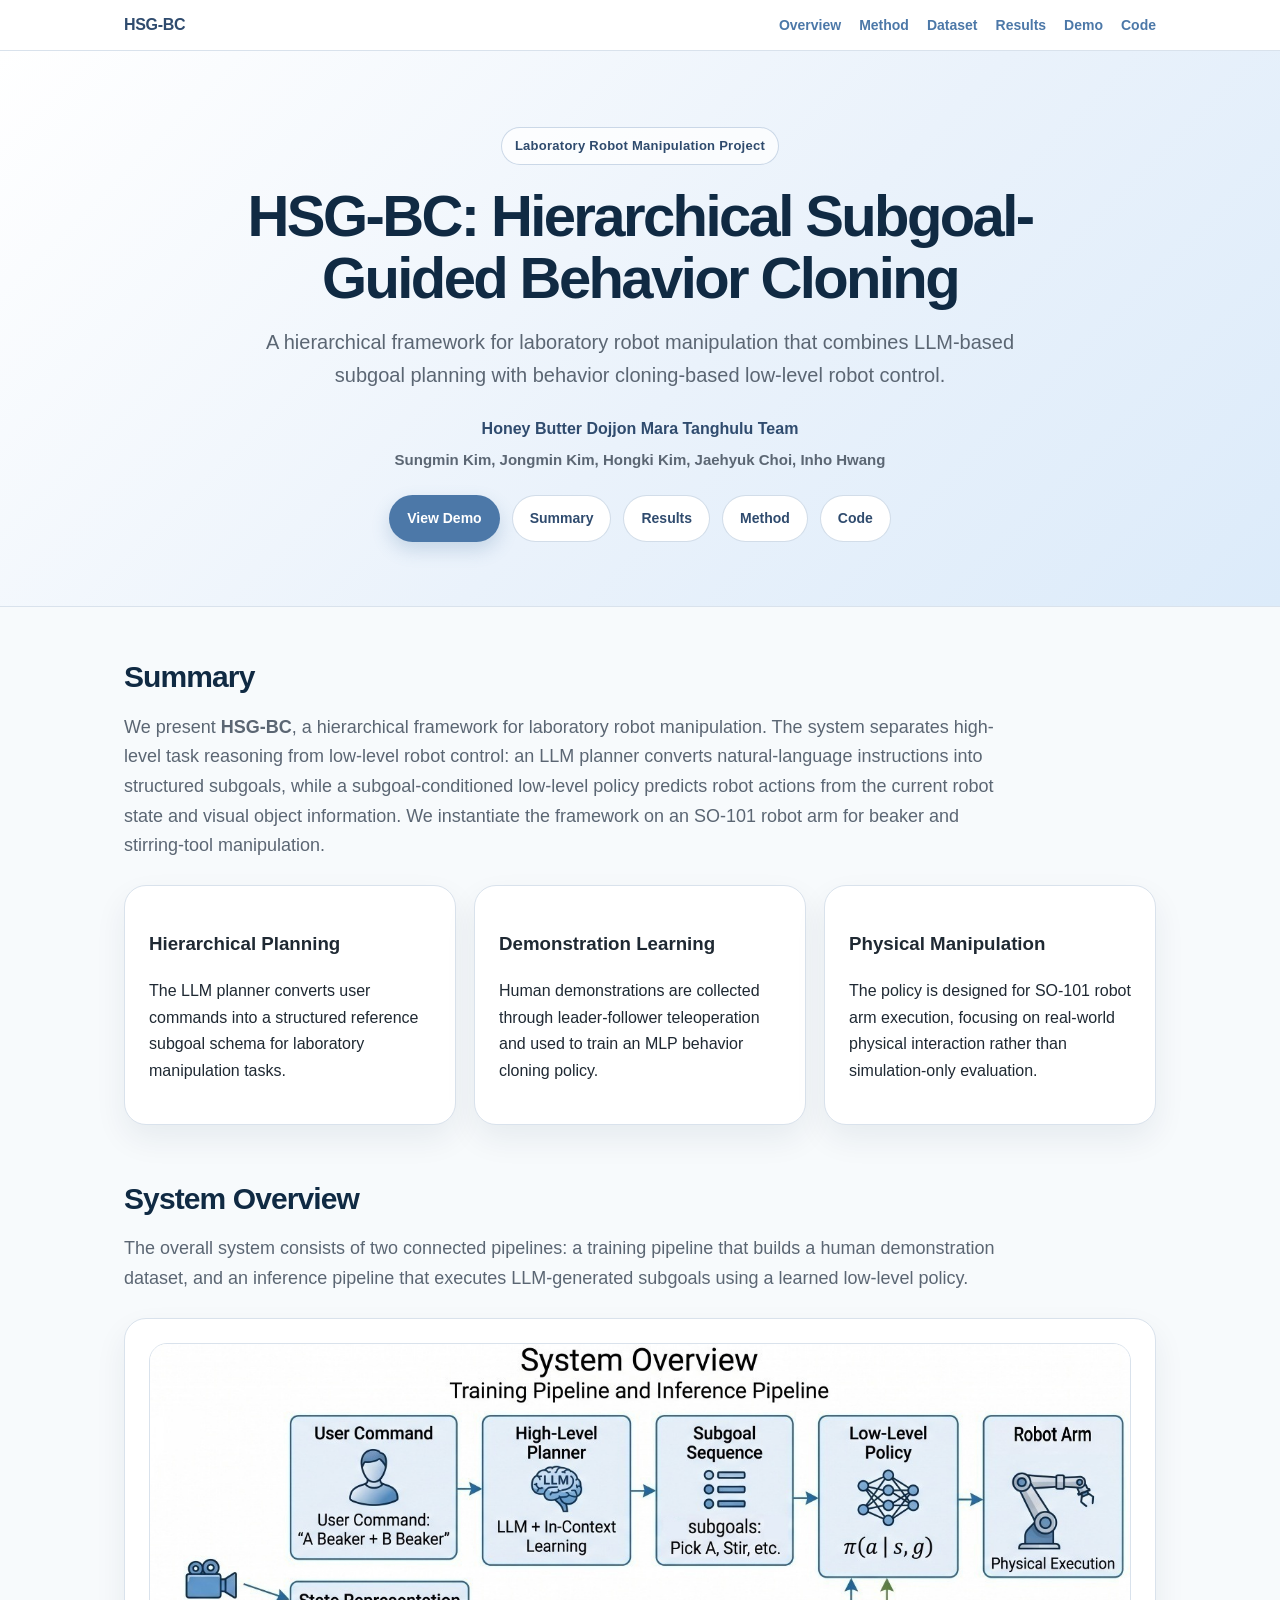
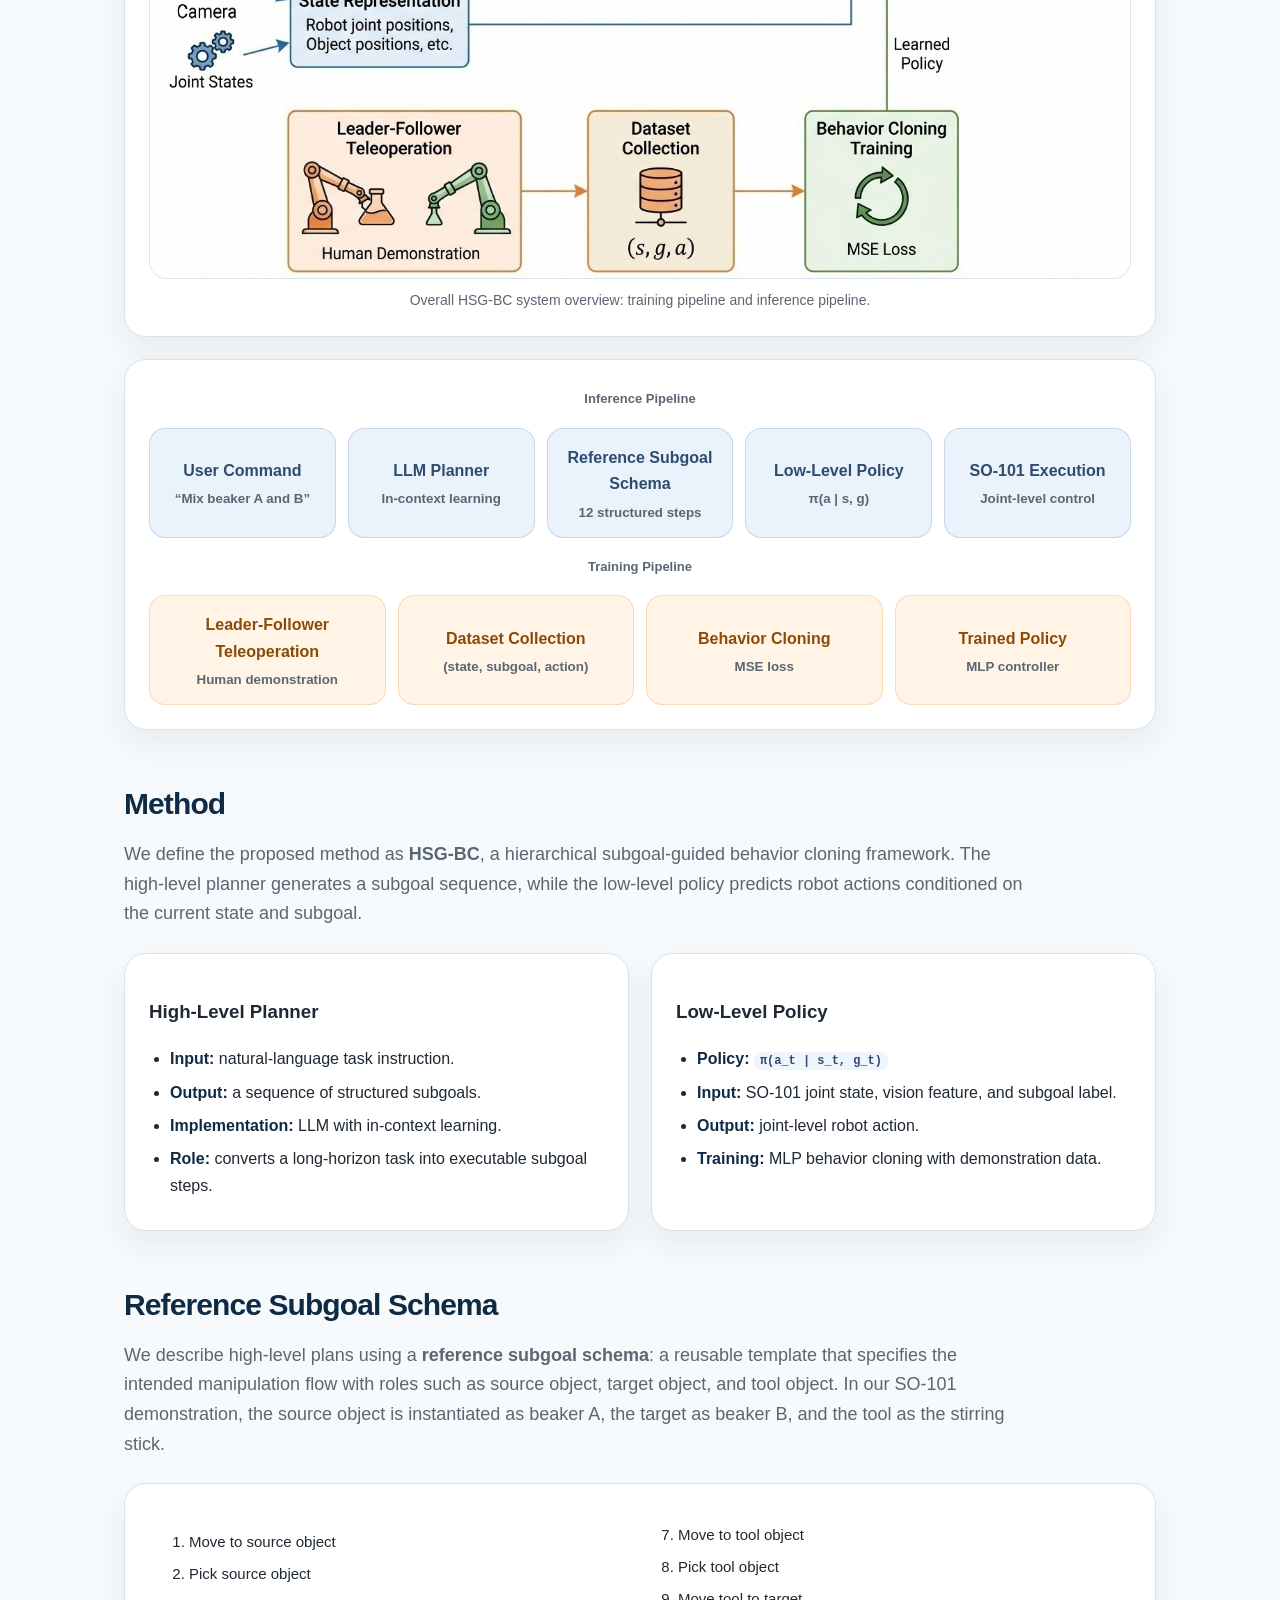
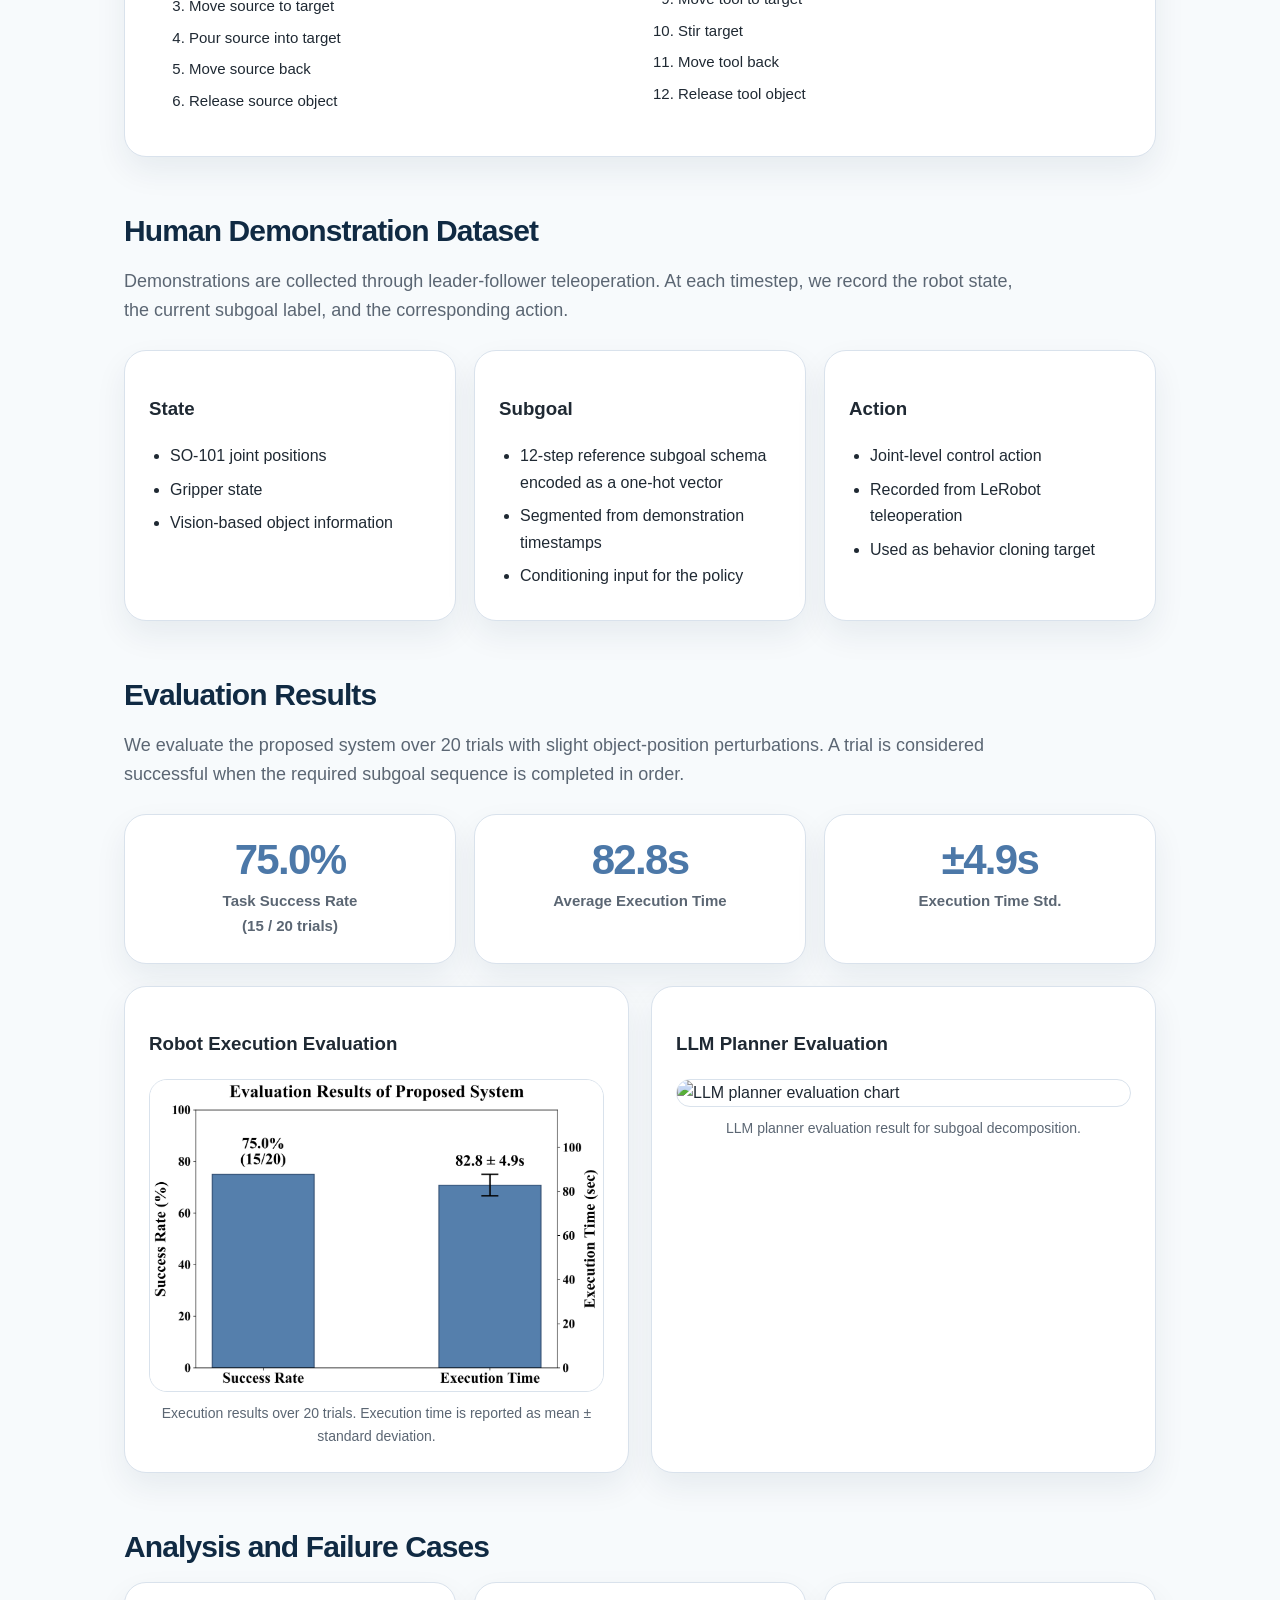
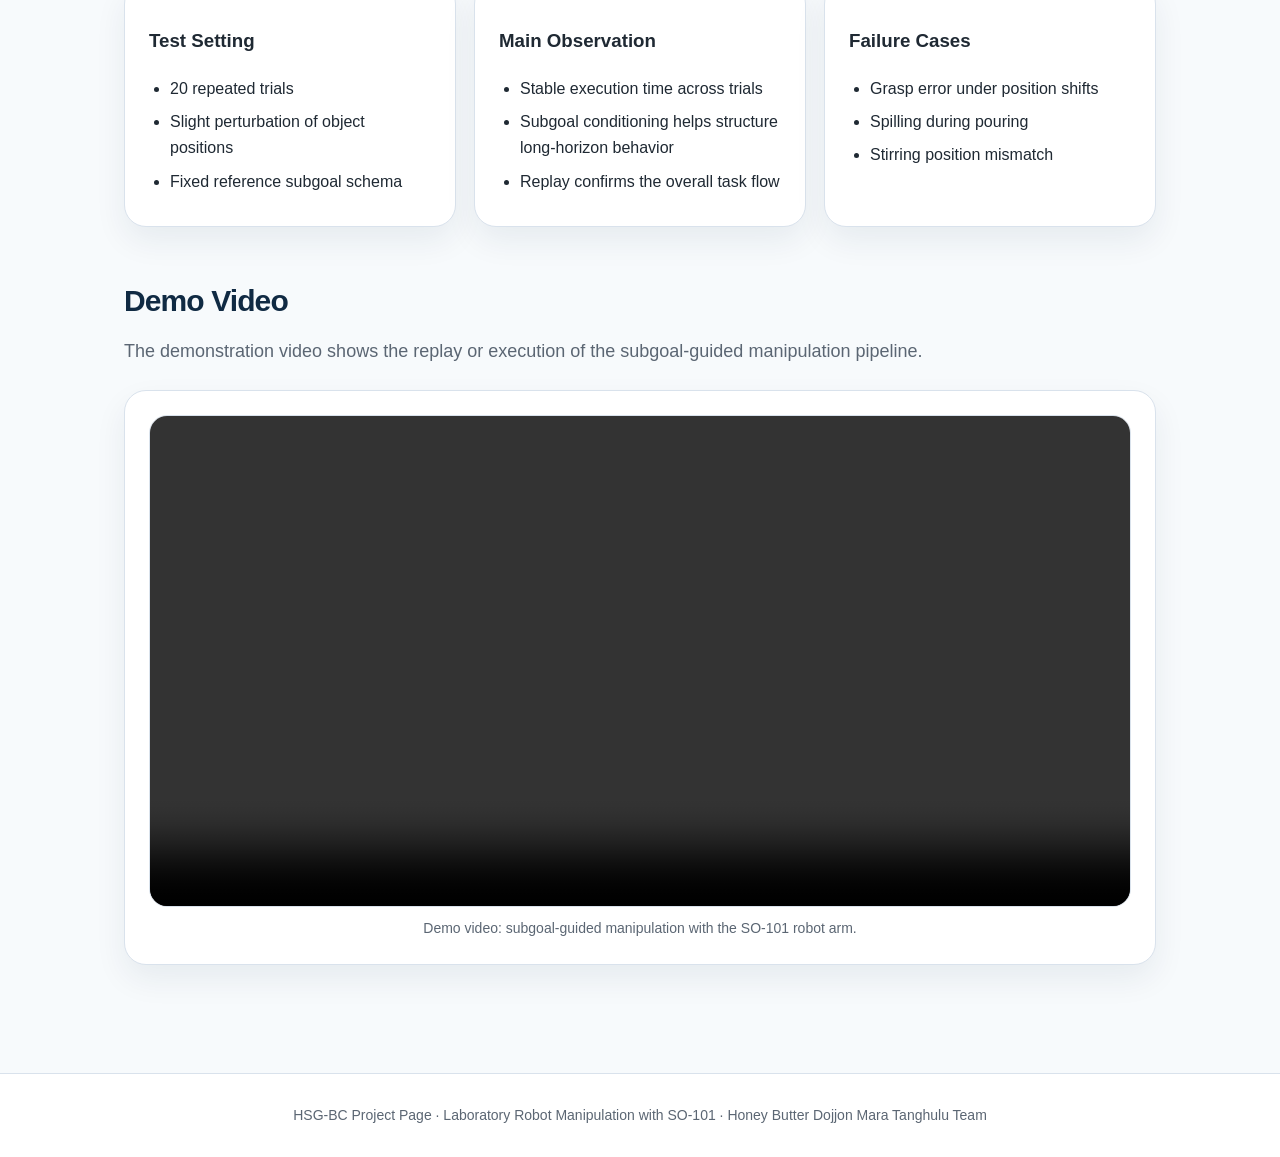
==== commit 2b0086d7: "Update index.html" ====
--- a/index.html
+++ b/index.html
@@ -370,7 +370,7 @@
         subgoal planning with behavior cloning-based low-level robot control.
       </p>
       <div class="authors">Honey Butter Dojjon Mara Tanghulu Team</div>
-      <div class="team-members">Sungmin Kim, Jongmin Kim, Hongki Kim, Jaehyuk Choi, Inno Hwang</div>
+      <div class="team-members">Sungmin Kim, Jongmin Kim, Hongki Kim, Jaehyuk Choi, Inho Hwang</div>
       <div class="buttons">
         <a class="button" href="#demo">View Demo</a>
         <a class="button secondary" href="#summary">Summary</a>
@@ -612,7 +612,7 @@
 
       <div class="card">
         <video class="figure" autoplay loop muted playsinline controls preload="auto">
-          <source src="assets/video1.mp4" type="video/mp4" />
+          <source src="assets/video11.mp4" type="video/mp4" />
           Your browser does not support the video tag.
         </video>
         <div class="caption">Demo video: subgoal-guided manipulation with the SO-101 robot arm.</div>
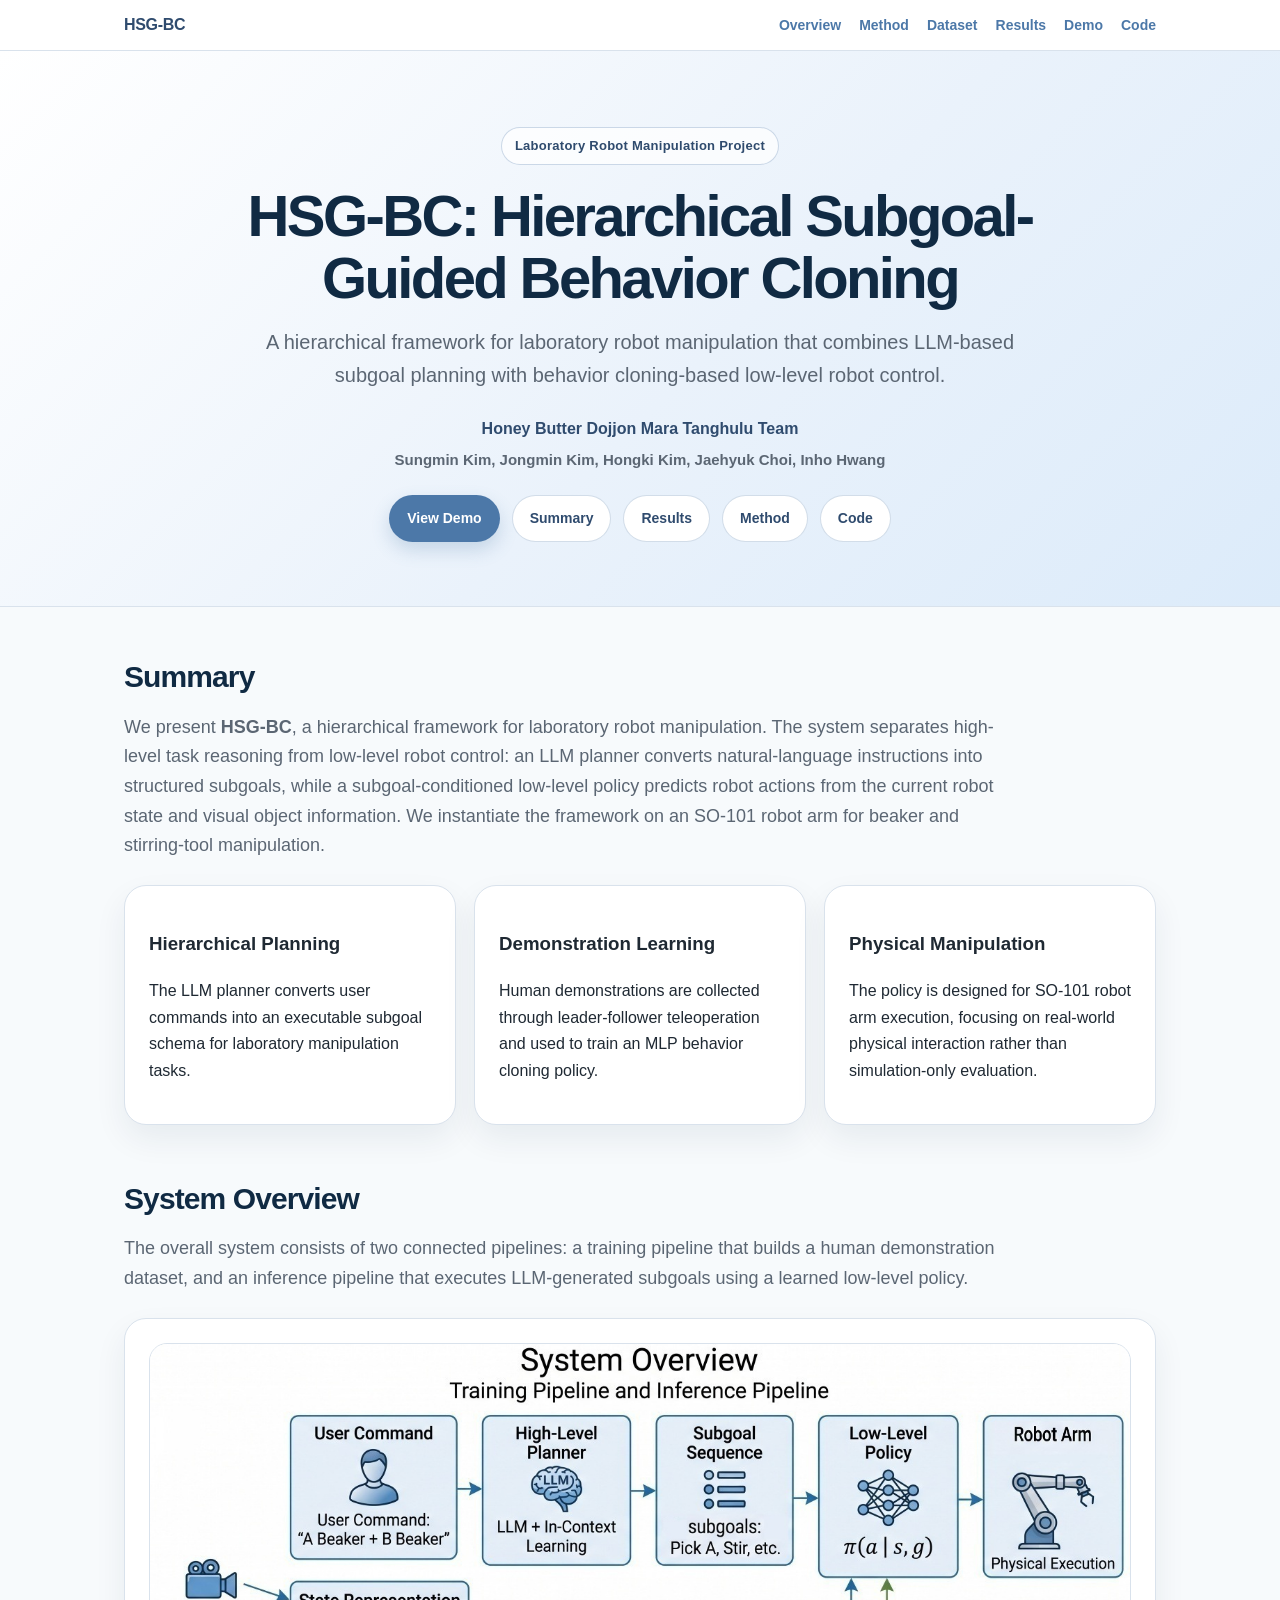
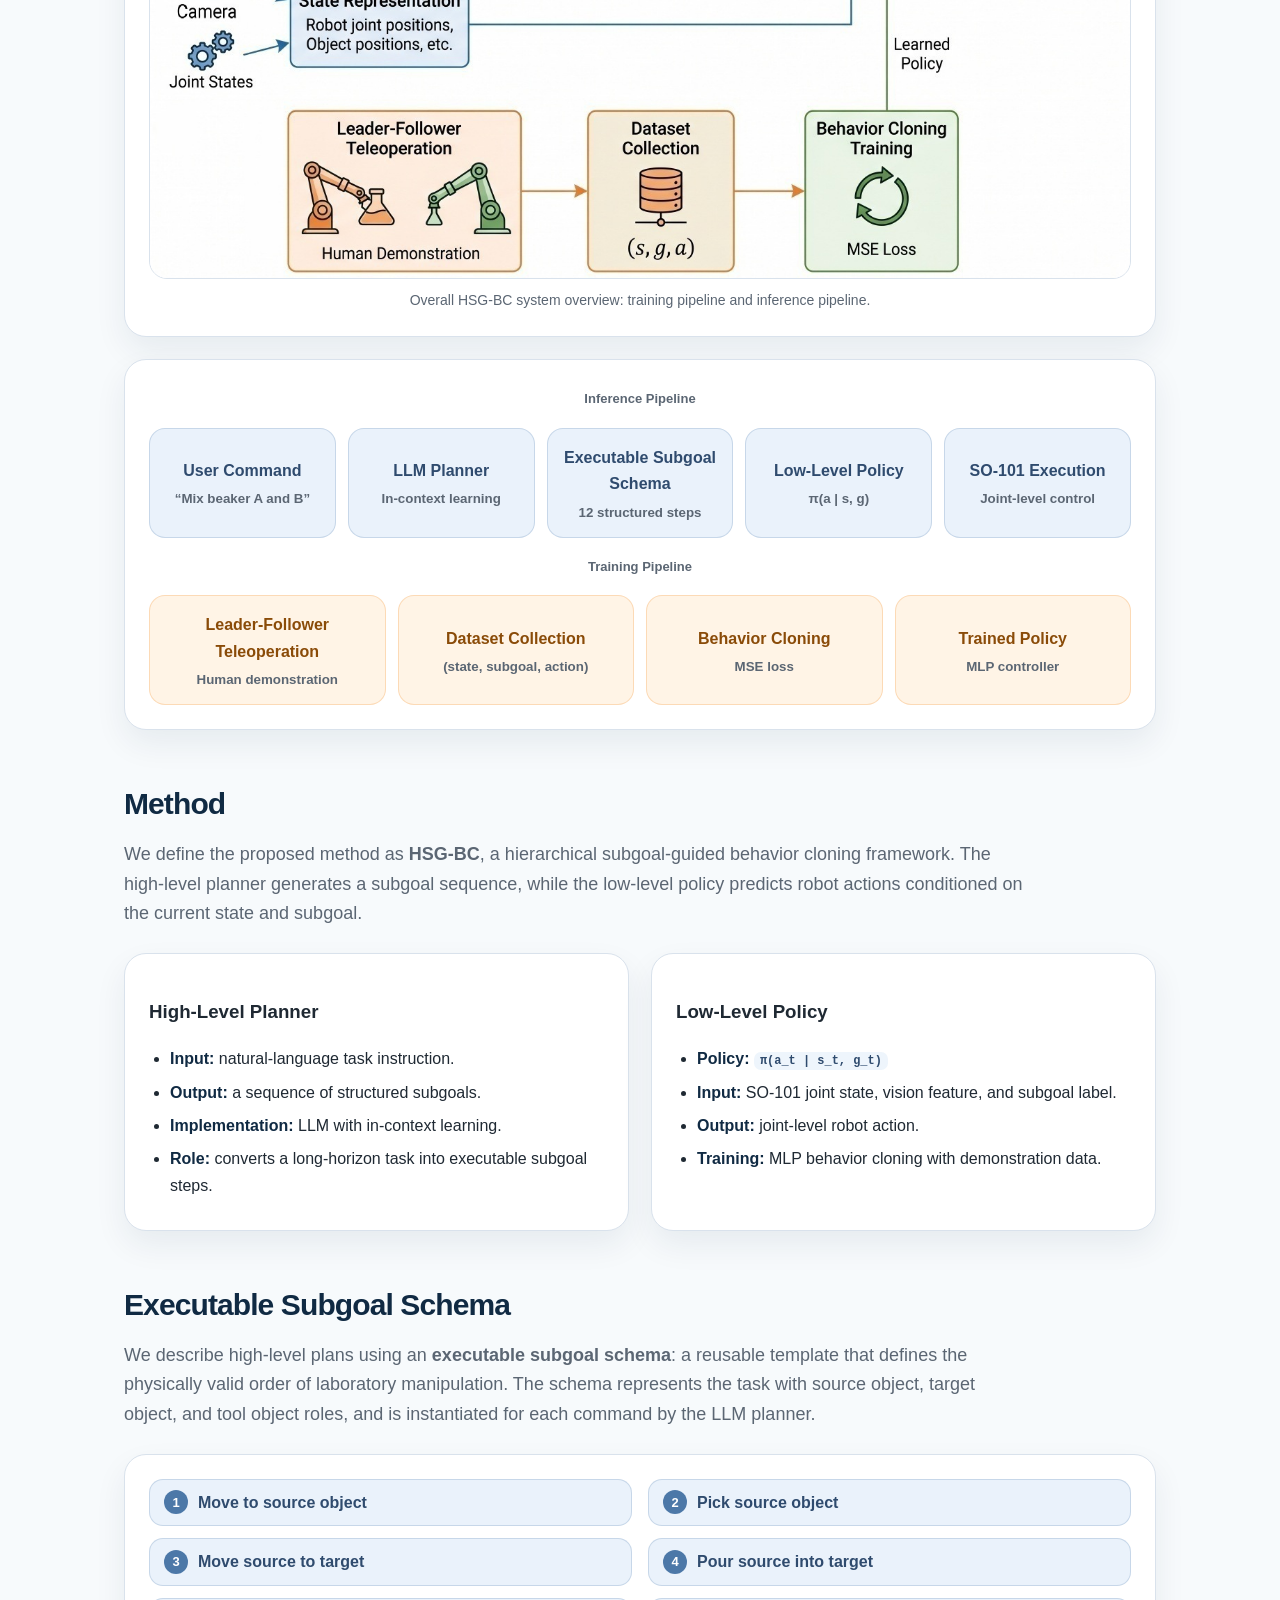
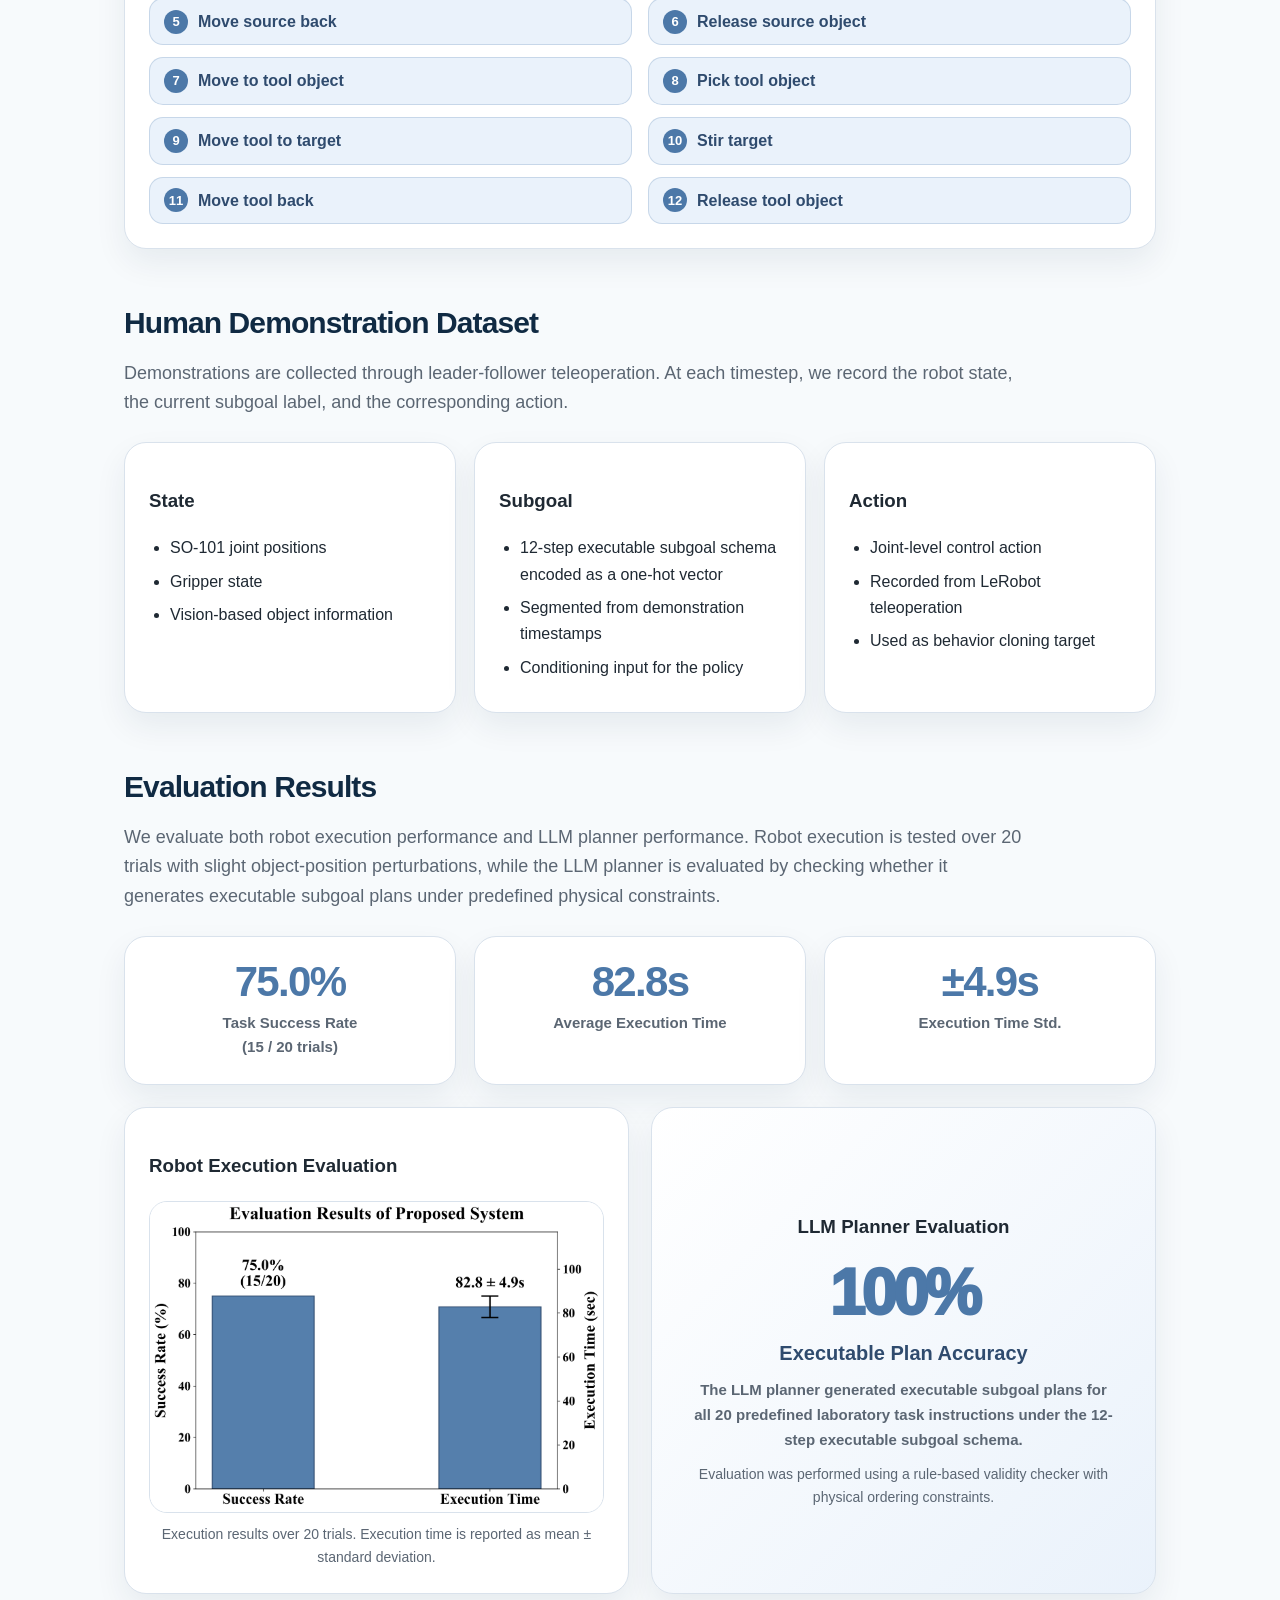
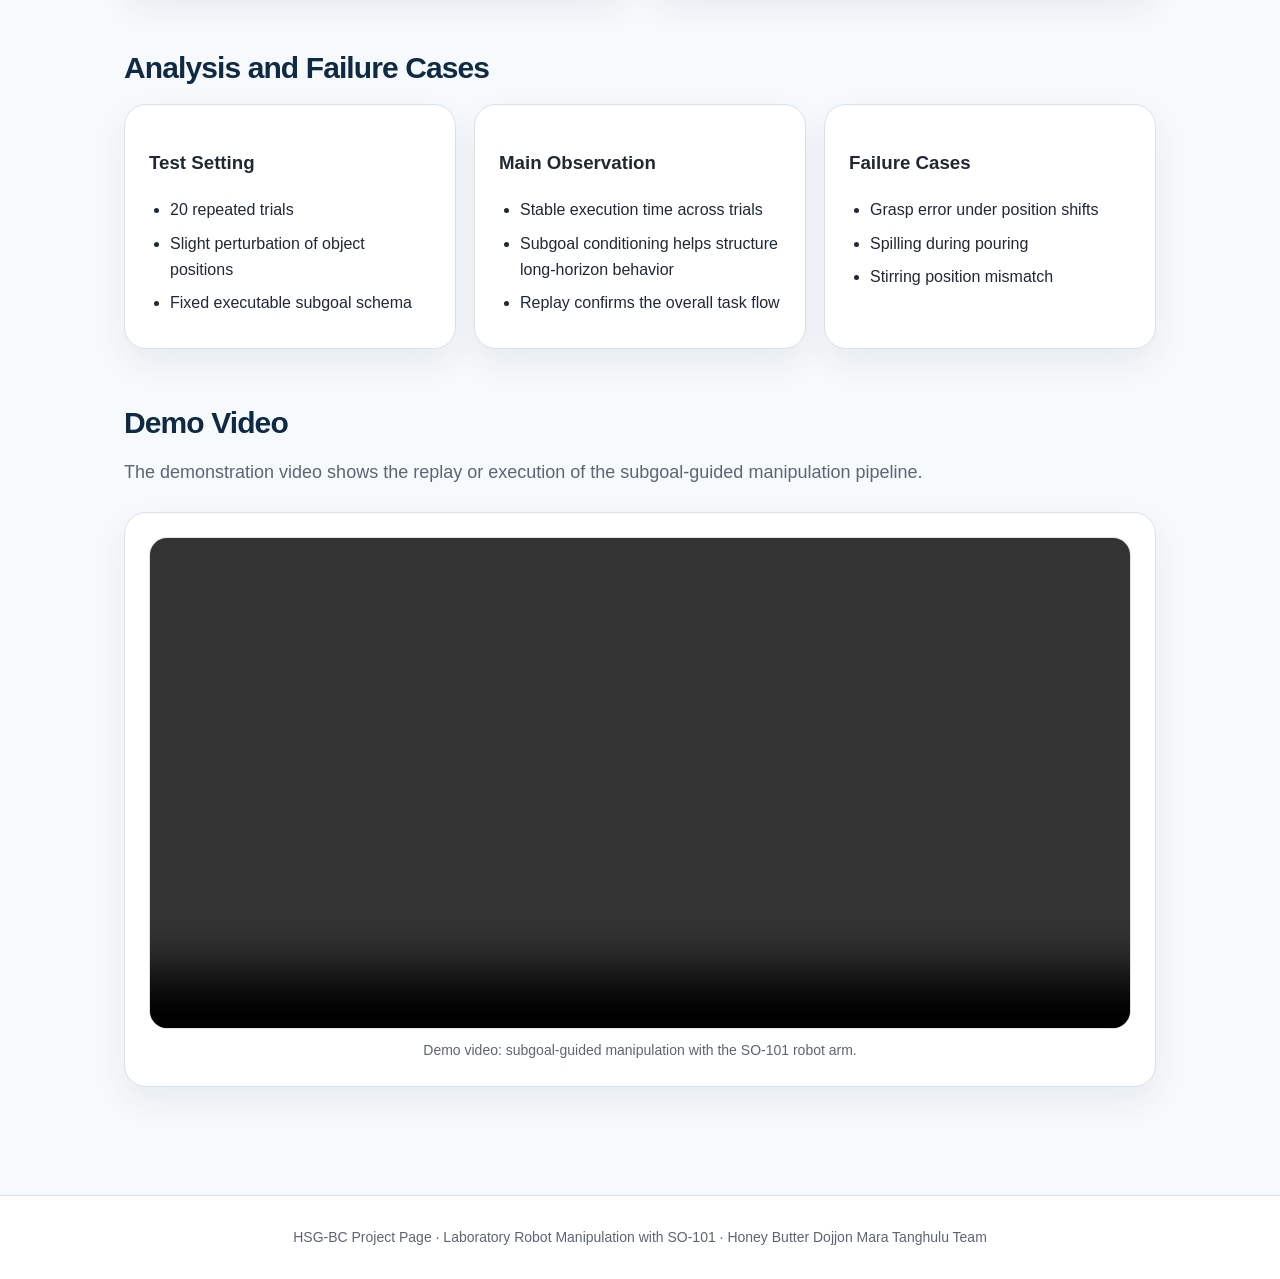
==== commit 73b4cff5: "Update index.html" ====
--- a/index.html
+++ b/index.html
@@ -309,9 +309,78 @@
     }
 
     .subgoal-list {
-      columns: 2;
-      column-gap: 36px;
+      list-style: none;
+      counter-reset: subgoal-counter;
+      display: grid;
+      grid-template-columns: repeat(2, 1fr);
+      gap: 12px 16px;
+      padding-left: 0;
+      margin: 0;
+    }
+
+    .subgoal-list li {
+      counter-increment: subgoal-counter;
+      position: relative;
+      margin: 0;
+      padding: 12px 14px 12px 48px;
+      border-radius: 14px;
+      background: var(--primary-soft);
+      border: 1px solid rgba(76, 120, 168, 0.22);
+      color: var(--primary-dark);
+      font-size: 16px;
+      font-weight: 750;
+      line-height: 1.35;
+    }
+
+    .subgoal-list li::before {
+      content: counter(subgoal-counter);
+      position: absolute;
+      left: 14px;
+      top: 50%;
+      transform: translateY(-50%);
+      width: 24px;
+      height: 24px;
+      border-radius: 999px;
+      background: var(--primary);
+      color: white;
+      font-size: 13px;
+      font-weight: 900;
+      display: flex;
+      align-items: center;
+      justify-content: center;
+    }
+
+    .llm-result-card {
+      min-height: 100%;
+      display: flex;
+      flex-direction: column;
+      justify-content: center;
+      text-align: center;
+      background: linear-gradient(135deg, #FFFFFF 0%, #EAF2FB 100%);
+    }
+
+    .llm-result-number {
+      font-size: 64px;
+      line-height: 1;
+      font-weight: 950;
+      color: var(--primary);
+      letter-spacing: -0.06em;
+      margin-bottom: 12px;
+    }
+
+    .llm-result-title {
+      font-size: 20px;
+      font-weight: 900;
+      color: var(--primary-dark);
+      margin-bottom: 8px;
+    }
+
+    .llm-result-desc {
       font-size: 15px;
+      color: var(--muted);
+      font-weight: 650;
+      max-width: 420px;
+      margin: 0 auto;
     }
 
     footer {
@@ -336,7 +405,7 @@
       }
 
       .subgoal-list {
-        columns: 1;
+        grid-template-columns: 1fr;
       }
 
       .hero-inner {
@@ -395,7 +464,7 @@
       <div class="grid-3">
         <div class="card">
           <h3>Hierarchical Planning</h3>
-          <p>The LLM planner converts user commands into a structured reference subgoal schema for laboratory manipulation tasks.</p>
+          <p>The LLM planner converts user commands into an executable subgoal schema for laboratory manipulation tasks.</p>
         </div>
         <div class="card">
           <h3>Demonstration Learning</h3>
@@ -425,7 +494,7 @@
         <div class="pipeline-row">
           <div class="pipeline-box">User Command<small>“Mix beaker A and B”</small></div>
           <div class="pipeline-box">LLM Planner<small>In-context learning</small></div>
-          <div class="pipeline-box">Reference Subgoal Schema<small>12 structured steps</small></div>
+          <div class="pipeline-box">Executable Subgoal Schema<small>12 structured steps</small></div>
           <div class="pipeline-box">Low-Level Policy<small>π(a | s, g)</small></div>
           <div class="pipeline-box">SO-101 Execution<small>Joint-level control</small></div>
         </div>
@@ -472,11 +541,11 @@
     </section>
 
     <section id="subgoals">
-      <h2 class="section-title">Reference Subgoal Schema</h2>
+      <h2 class="section-title">Executable Subgoal Schema</h2>
       <p class="section-lead">
-        We describe high-level plans using a <strong>reference subgoal schema</strong>: a reusable template that specifies
-        the intended manipulation flow with roles such as source object, target object, and tool object. In our SO-101
-        demonstration, the source object is instantiated as beaker A, the target as beaker B, and the tool as the stirring stick.
+        We describe high-level plans using an <strong>executable subgoal schema</strong>: a reusable template
+        that defines the physically valid order of laboratory manipulation. The schema represents the task
+        with source object, target object, and tool object roles, and is instantiated for each command by the LLM planner.
       </p>
 
       <div class="card">
@@ -517,7 +586,7 @@
         <div class="card">
           <h3>Subgoal</h3>
           <ul>
-            <li>12-step reference subgoal schema encoded as a one-hot vector</li>
+            <li>12-step executable subgoal schema encoded as a one-hot vector</li>
             <li>Segmented from demonstration timestamps</li>
             <li>Conditioning input for the policy</li>
           </ul>
@@ -537,8 +606,9 @@
     <section id="results">
       <h2 class="section-title">Evaluation Results</h2>
       <p class="section-lead">
-        We evaluate the proposed system over 20 trials with slight object-position perturbations.
-        A trial is considered successful when the required subgoal sequence is completed in order.
+        We evaluate both robot execution performance and LLM planner performance. Robot execution is tested over
+        20 trials with slight object-position perturbations, while the LLM planner is evaluated by checking whether
+        it generates executable subgoal plans under predefined physical constraints.
       </p>
 
       <div class="grid-3">
@@ -563,10 +633,17 @@
           <div class="caption">Execution results over 20 trials. Execution time is reported as mean ± standard deviation.</div>
         </div>
 
-        <div class="card">
+        <div class="card llm-result-card">
           <h3>LLM Planner Evaluation</h3>
-          <img class="figure" src="assets/evaluation_LLM.png" alt="LLM planner evaluation chart" />
-          <div class="caption">LLM planner evaluation result for subgoal decomposition.</div>
+          <div class="llm-result-number">100%</div>
+          <div class="llm-result-title">Executable Plan Accuracy</div>
+          <div class="llm-result-desc">
+            The LLM planner generated executable subgoal plans for all 20 predefined laboratory task instructions
+            under the 12-step executable subgoal schema.
+          </div>
+          <div class="caption">
+            Evaluation was performed using a rule-based validity checker with physical ordering constraints.
+          </div>
         </div>
       </div>
     </section>
@@ -580,7 +657,7 @@
           <ul>
             <li>20 repeated trials</li>
             <li>Slight perturbation of object positions</li>
-            <li>Fixed reference subgoal schema</li>
+            <li>Fixed executable subgoal schema</li>
           </ul>
         </div>
 
